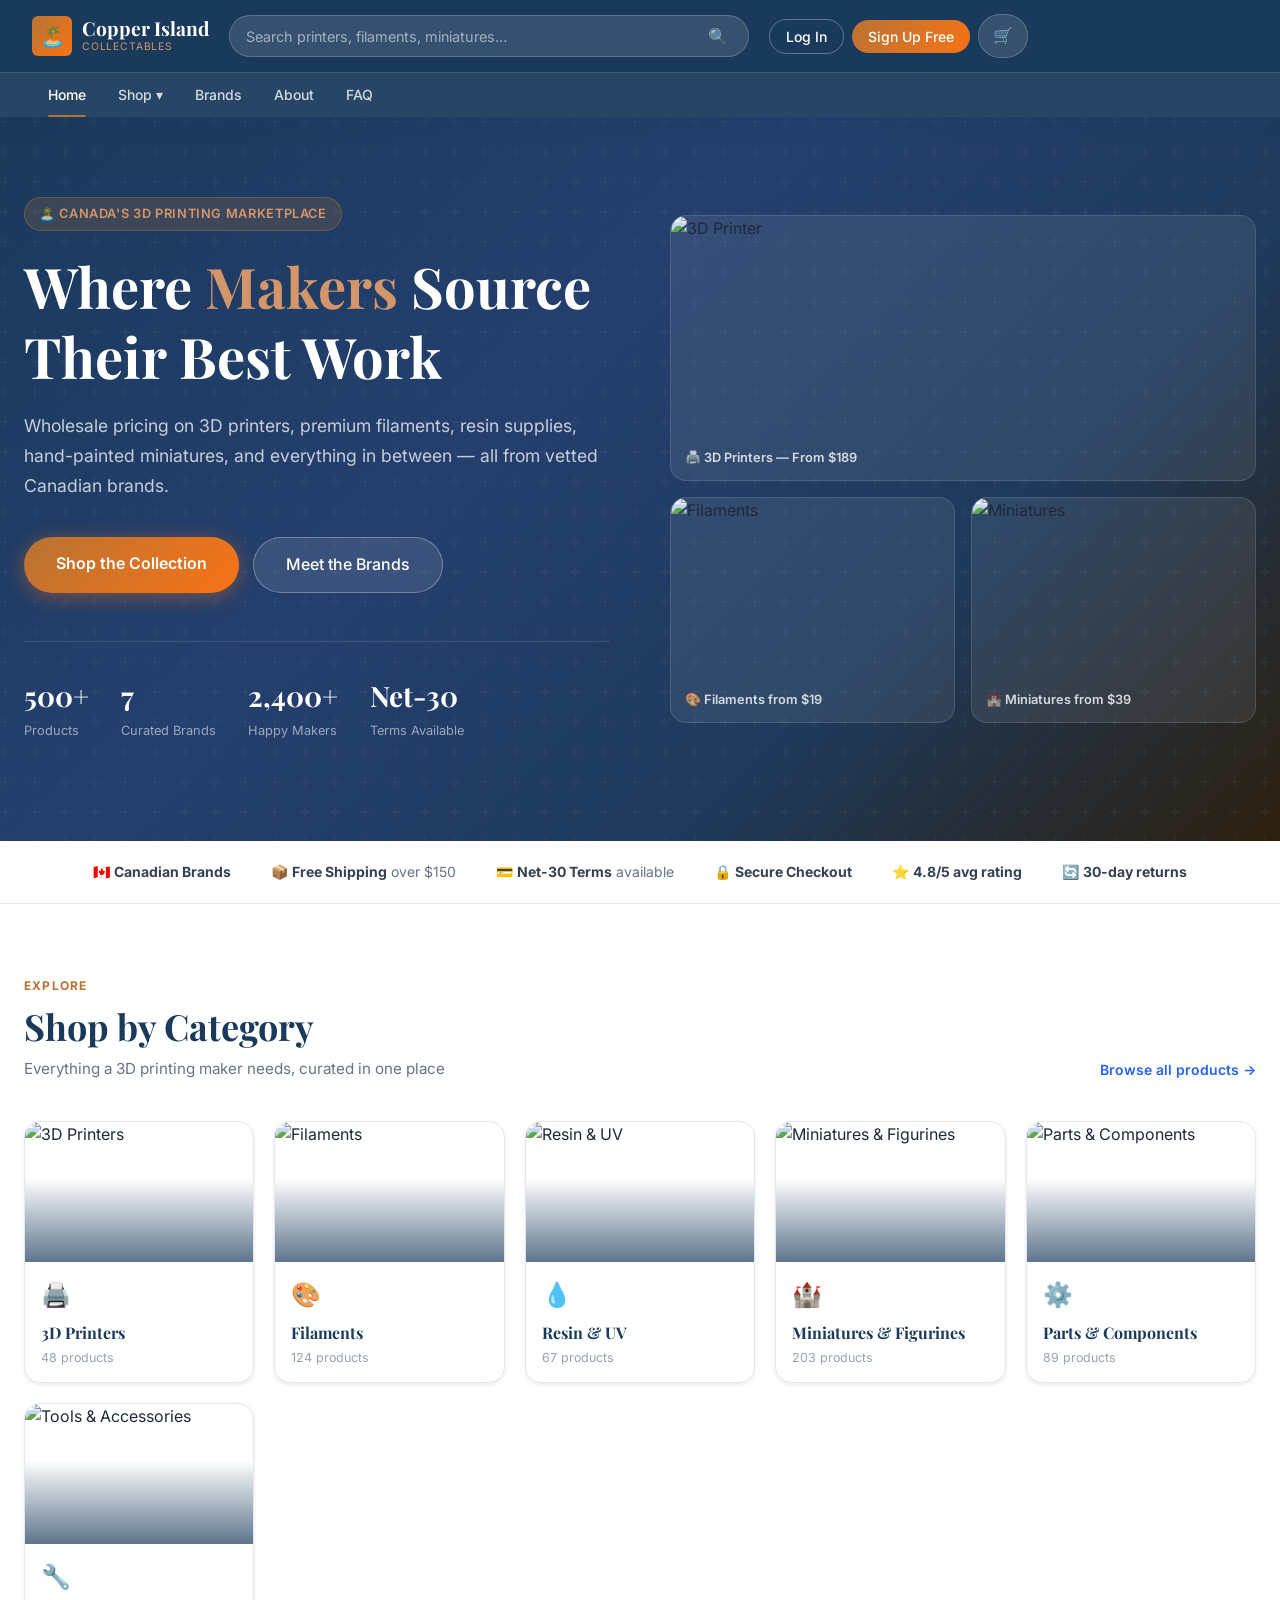
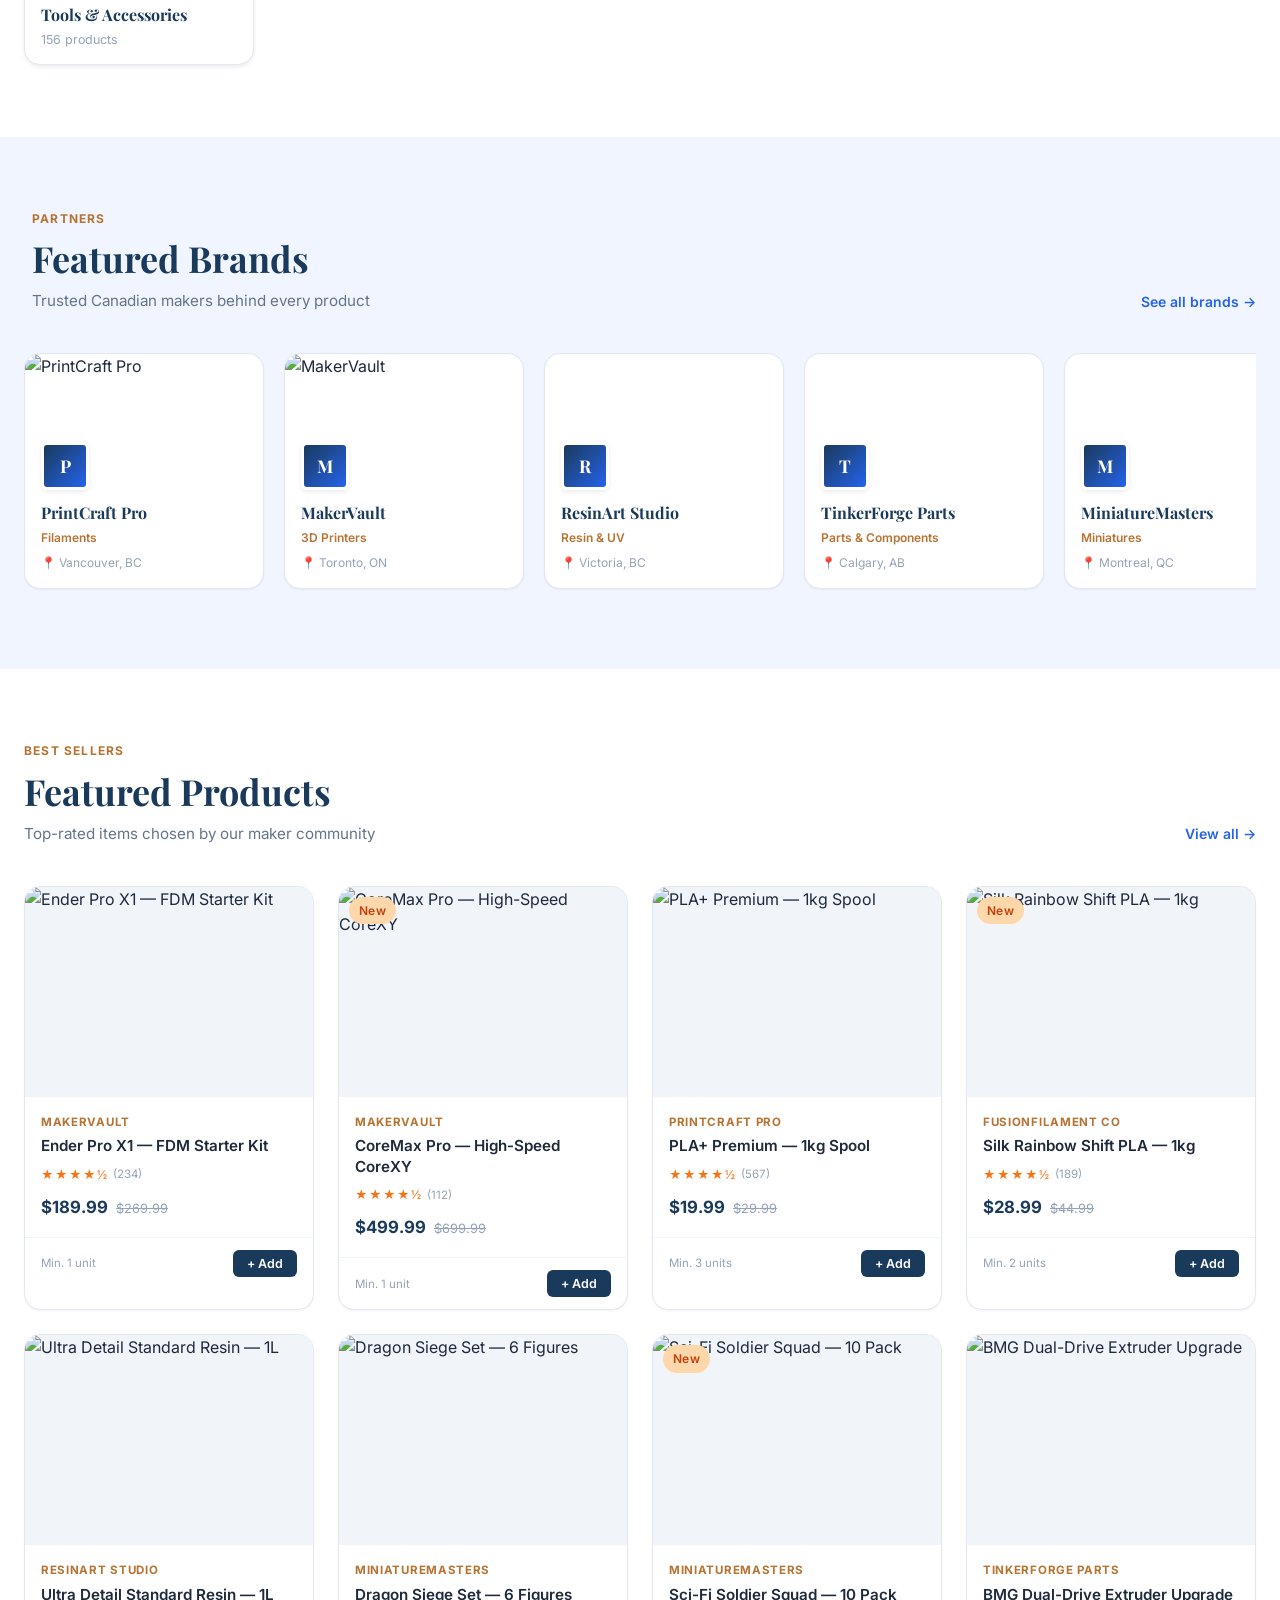
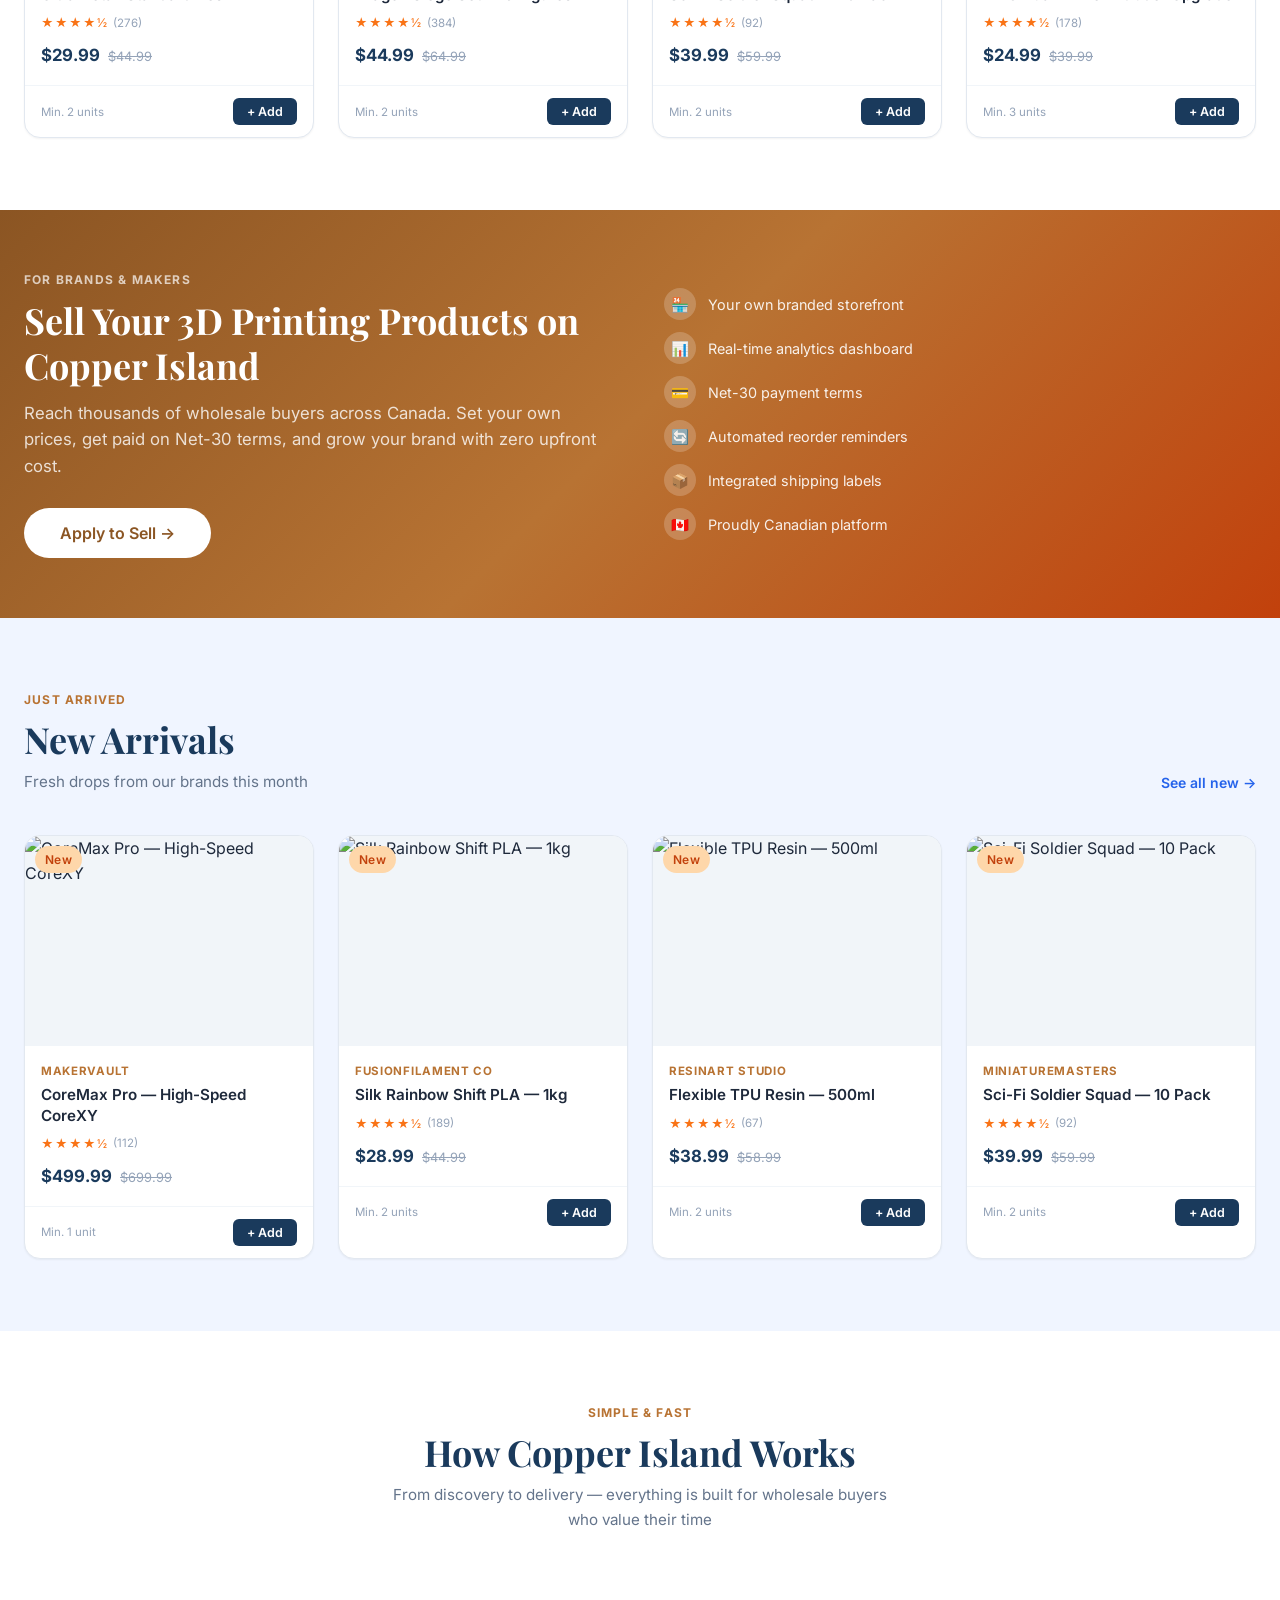
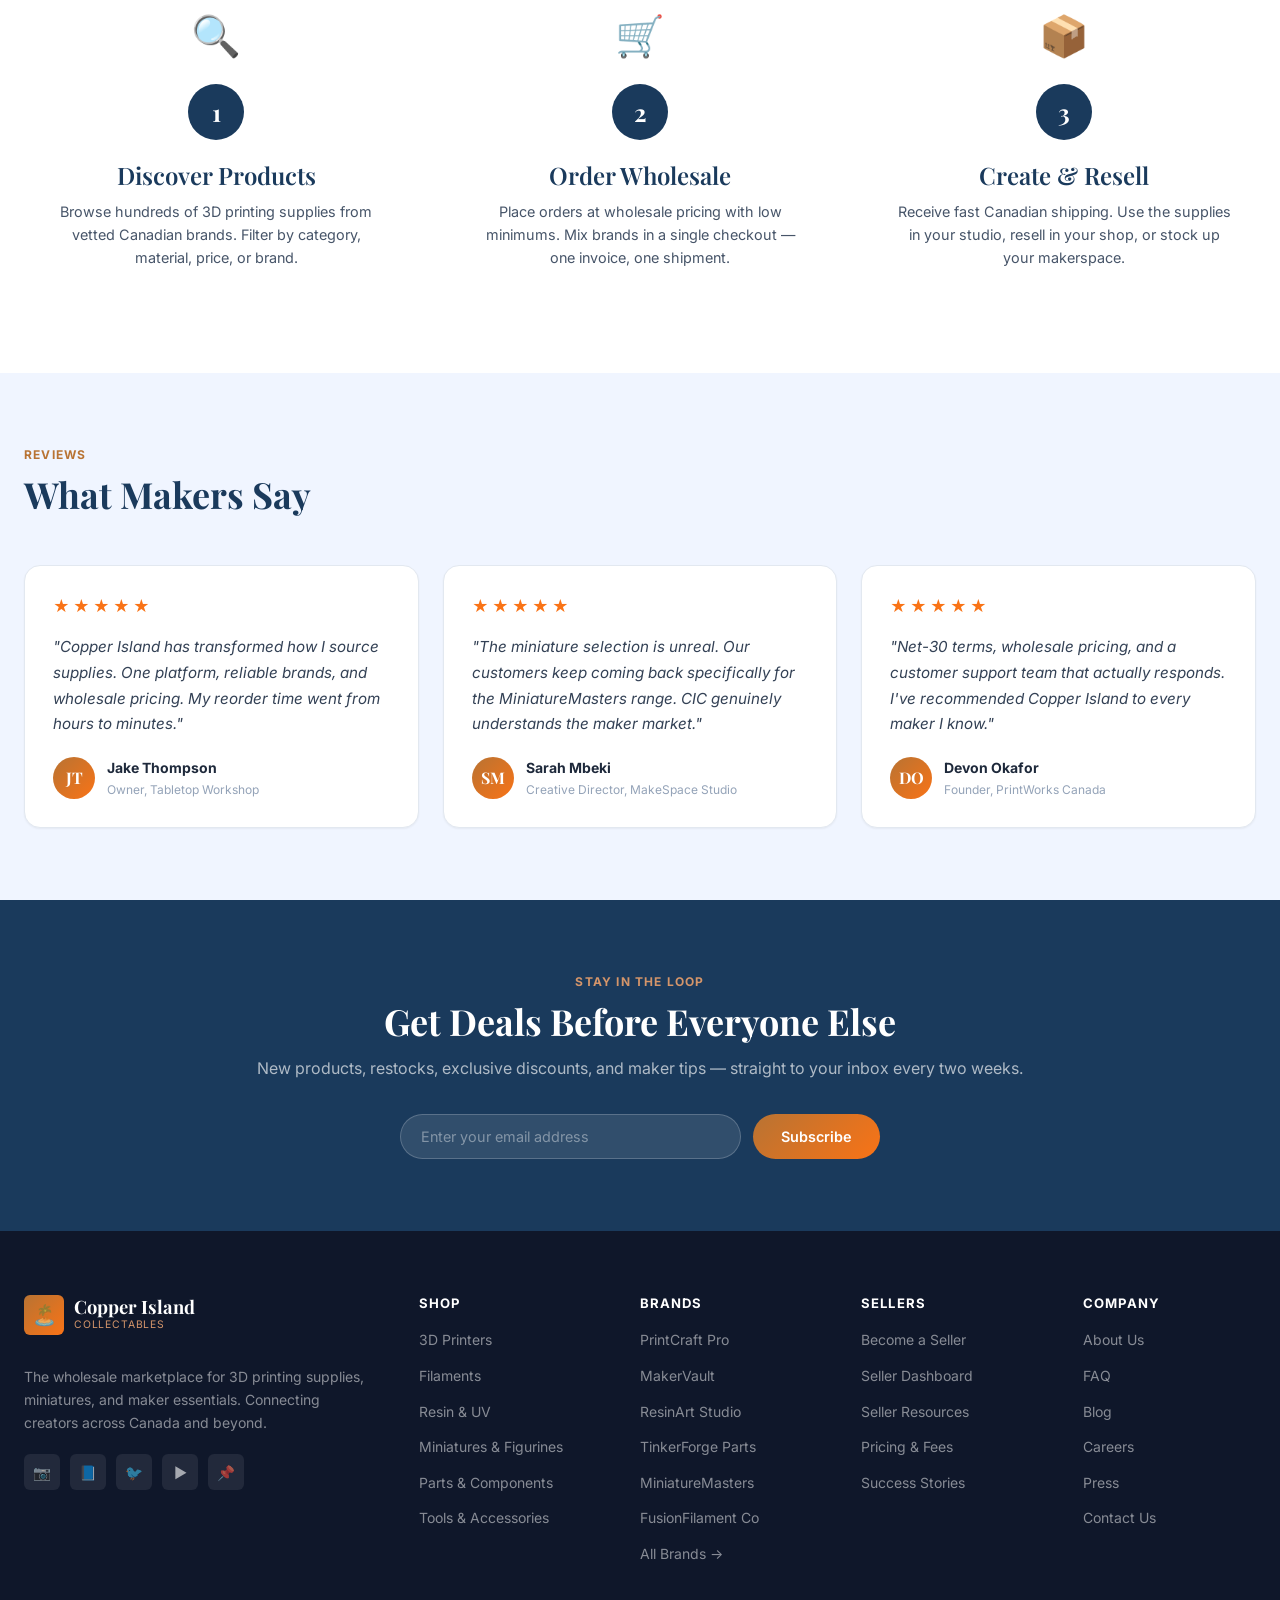
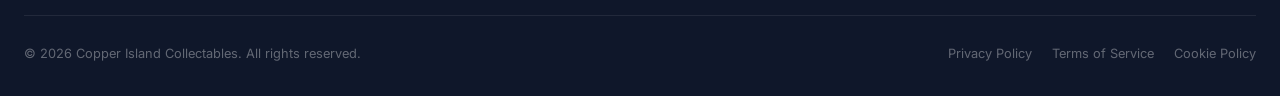
==== index.html @ c050de9b "feat: launch Copper Island Collectables — full multi-page 3D printing marketplace - index.html: home" ====
<!DOCTYPE html>
<html lang="en">
<head>
  <meta charset="UTF-8">
  <meta name="viewport" content="width=device-width, initial-scale=1.0">
  <title>Copper Island Collectables — 3D Printing Wholesale Marketplace</title>
  <meta name="description" content="The wholesale marketplace for 3D printing supplies, filaments, resin, miniatures, and accessories. Join thousands of makers on Copper Island Collectables.">
  <link rel="preconnect" href="https://fonts.googleapis.com">
  <link rel="preconnect" href="https://fonts.gstatic.com" crossorigin>
  <link href="https://fonts.googleapis.com/css2?family=Playfair+Display:wght@600;700;800&family=Inter:wght@400;500;600;700&display=swap" rel="stylesheet">
  <link rel="stylesheet" href="css/styles.css">
  <link rel="icon" type="image/svg+xml" href="data:image/svg+xml,<svg xmlns='http://www.w3.org/2000/svg' viewBox='0 0 100 100'><text y='.9em' font-size='90'>🏝️</text></svg>">
</head>
<body>

<!-- Header -->
<div id="header-mount"></div>

<!-- ================================================
     HERO
     ================================================ -->
<section class="hero">
  <div class="container">
    <div class="hero-inner">
      <div class="hero-content">
        <div class="hero-badge">🏝️ Canada's 3D Printing Marketplace</div>
        <h1>Where <span>Makers</span> Source Their Best Work</h1>
        <p class="hero-desc">Wholesale pricing on 3D printers, premium filaments, resin supplies, hand-painted miniatures, and everything in between — all from vetted Canadian brands.</p>
        <div class="hero-actions">
          <a href="category.html" class="btn-hero-primary">Shop the Collection</a>
          <a href="brands.html" class="btn-hero-secondary">Meet the Brands</a>
        </div>
        <div class="hero-stats">
          <div>
            <div class="hero-stat-num">500+</div>
            <div class="hero-stat-label">Products</div>
          </div>
          <div>
            <div class="hero-stat-num">7</div>
            <div class="hero-stat-label">Curated Brands</div>
          </div>
          <div>
            <div class="hero-stat-num">2,400+</div>
            <div class="hero-stat-label">Happy Makers</div>
          </div>
          <div>
            <div class="hero-stat-num">Net‑30</div>
            <div class="hero-stat-label">Terms Available</div>
          </div>
        </div>
      </div>
      <div class="hero-visual">
        <div class="hero-card">
          <img src="https://images.unsplash.com/photo-1581092580497-e0d23cbdf1dc?w=700&h=400&fit=crop&auto=format" alt="3D Printer" loading="eager">
          <div class="hero-card-label">🖨️ 3D Printers — From $189</div>
        </div>
        <div class="hero-card">
          <img src="https://images.unsplash.com/photo-1611532736597-de2d4265fba3?w=350&h=300&fit=crop&auto=format" alt="Filaments" loading="eager">
          <div class="hero-card-label">🎨 Filaments from $19</div>
        </div>
        <div class="hero-card">
          <img src="https://images.unsplash.com/photo-1559532899-2c08a6e3c8ac?w=350&h=300&fit=crop&auto=format" alt="Miniatures" loading="eager">
          <div class="hero-card-label">🏰 Miniatures from $39</div>
        </div>
      </div>
    </div>
  </div>
</section>

<!-- ================================================
     TRUST BAR
     ================================================ -->
<div style="background:var(--white);border-bottom:1px solid var(--gray-200)">
  <div class="container">
    <div style="display:flex;align-items:center;justify-content:center;flex-wrap:wrap;gap:40px;padding:20px 0;font-size:0.875rem;color:var(--gray-500)">
      <span>🇨🇦 <strong style="color:var(--gray-700)">Canadian Brands</strong></span>
      <span>📦 <strong style="color:var(--gray-700)">Free Shipping</strong> over $150</span>
      <span>💳 <strong style="color:var(--gray-700)">Net-30 Terms</strong> available</span>
      <span>🔒 <strong style="color:var(--gray-700)">Secure Checkout</strong></span>
      <span>⭐ <strong style="color:var(--gray-700)">4.8/5 avg rating</strong></span>
      <span>🔄 <strong style="color:var(--gray-700)">30-day returns</strong></span>
    </div>
  </div>
</div>

<!-- ================================================
     SHOP BY CATEGORY
     ================================================ -->
<section class="section" style="background:var(--white)">
  <div class="container">
    <div class="section-header">
      <div class="section-header-left">
        <div class="section-eyebrow">Explore</div>
        <h2 class="section-title">Shop by Category</h2>
        <p class="section-desc">Everything a 3D printing maker needs, curated in one place</p>
      </div>
      <a href="category.html" class="see-all-link">Browse all products →</a>
    </div>
    <div class="categories-grid" id="categories-grid"></div>
  </div>
</section>

<!-- ================================================
     FEATURED BRANDS
     ================================================ -->
<section class="section" style="background:var(--blue-bg)">
  <div class="container-wide">
    <div class="section-header" style="padding:0 0 0 8px">
      <div class="section-header-left">
        <div class="section-eyebrow">Partners</div>
        <h2 class="section-title">Featured Brands</h2>
        <p class="section-desc">Trusted Canadian makers behind every product</p>
      </div>
      <a href="brands.html" class="see-all-link">See all brands →</a>
    </div>
    <div class="brands-scroll" id="brands-scroll"></div>
  </div>
</section>

<!-- ================================================
     FEATURED PRODUCTS
     ================================================ -->
<section class="section" style="background:var(--white)">
  <div class="container">
    <div class="section-header">
      <div class="section-header-left">
        <div class="section-eyebrow">Best Sellers</div>
        <h2 class="section-title">Featured Products</h2>
        <p class="section-desc">Top-rated items chosen by our maker community</p>
      </div>
      <a href="category.html" class="see-all-link">View all →</a>
    </div>
    <div class="products-grid" id="featured-products"></div>
  </div>
</section>

<!-- ================================================
     PROMO BANNER — Sell on CIC
     ================================================ -->
<section class="promo-banner">
  <div class="container">
    <div class="promo-inner">
      <div class="promo-content">
        <div class="section-eyebrow" style="color:rgba(255,255,255,0.7)">For Brands & Makers</div>
        <h2>Sell Your 3D Printing Products on Copper Island</h2>
        <p>Reach thousands of wholesale buyers across Canada. Set your own prices, get paid on Net-30 terms, and grow your brand with zero upfront cost.</p>
        <button class="btn btn-lg" style="background:var(--white);color:var(--copper-dark)" onclick="openModal()">Apply to Sell →</button>
      </div>
      <div class="promo-features">
        <div class="promo-feature"><div class="promo-feature-icon">🏪</div>Your own branded storefront</div>
        <div class="promo-feature"><div class="promo-feature-icon">📊</div>Real-time analytics dashboard</div>
        <div class="promo-feature"><div class="promo-feature-icon">💳</div>Net-30 payment terms</div>
        <div class="promo-feature"><div class="promo-feature-icon">🔄</div>Automated reorder reminders</div>
        <div class="promo-feature"><div class="promo-feature-icon">📦</div>Integrated shipping labels</div>
        <div class="promo-feature"><div class="promo-feature-icon">🇨🇦</div>Proudly Canadian platform</div>
      </div>
    </div>
  </div>
</section>

<!-- ================================================
     NEW ARRIVALS
     ================================================ -->
<section class="section" style="background:var(--blue-bg)">
  <div class="container">
    <div class="section-header">
      <div class="section-header-left">
        <div class="section-eyebrow">Just Arrived</div>
        <h2 class="section-title">New Arrivals</h2>
        <p class="section-desc">Fresh drops from our brands this month</p>
      </div>
      <a href="category.html?filter=new" class="see-all-link">See all new →</a>
    </div>
    <div class="products-grid" id="new-products"></div>
  </div>
</section>

<!-- ================================================
     HOW IT WORKS
     ================================================ -->
<section class="section how-it-works">
  <div class="container">
    <div class="section-header" style="justify-content:center;text-align:center;flex-direction:column;align-items:center">
      <div class="section-eyebrow">Simple & Fast</div>
      <h2 class="section-title">How Copper Island Works</h2>
      <p class="section-desc" style="max-width:520px">From discovery to delivery — everything is built for wholesale buyers who value their time</p>
    </div>
    <div class="steps-grid">
      <div class="step">
        <div class="step-icon">🔍</div>
        <div class="step-number">1</div>
        <h3>Discover Products</h3>
        <p>Browse hundreds of 3D printing supplies from vetted Canadian brands. Filter by category, material, price, or brand.</p>
      </div>
      <div class="step">
        <div class="step-icon">🛒</div>
        <div class="step-number">2</div>
        <h3>Order Wholesale</h3>
        <p>Place orders at wholesale pricing with low minimums. Mix brands in a single checkout — one invoice, one shipment.</p>
      </div>
      <div class="step">
        <div class="step-icon">📦</div>
        <div class="step-number">3</div>
        <h3>Create & Resell</h3>
        <p>Receive fast Canadian shipping. Use the supplies in your studio, resell in your shop, or stock up your makerspace.</p>
      </div>
    </div>
  </div>
</section>

<!-- ================================================
     TESTIMONIALS
     ================================================ -->
<section class="section" style="background:var(--blue-bg)">
  <div class="container">
    <div class="section-header">
      <div class="section-header-left">
        <div class="section-eyebrow">Reviews</div>
        <h2 class="section-title">What Makers Say</h2>
      </div>
    </div>
    <div class="testimonials-grid" id="testimonials-grid"></div>
  </div>
</section>

<!-- ================================================
     NEWSLETTER
     ================================================ -->
<section class="newsletter-section">
  <div class="container">
    <div class="section-eyebrow" style="color:var(--copper-light)">Stay in the Loop</div>
    <h2>Get Deals Before Everyone Else</h2>
    <p>New products, restocks, exclusive discounts, and maker tips — straight to your inbox every two weeks.</p>
    <form class="newsletter-form" onsubmit="handleNewsletter(event)">
      <input type="email" placeholder="Enter your email address" required>
      <button type="submit">Subscribe</button>
    </form>
  </div>
</section>

<!-- Footer -->
<div id="footer-mount"></div>

<!-- Modal -->
<div id="modal-mount"></div>

<script src="js/data.js"></script>
<script src="js/main.js"></script>
<script>
  // Init
  initPage('home');

  // Populate categories
  document.getElementById('categories-grid').innerHTML = CATEGORIES.map(renderCategoryCard).join('');

  // Populate brands scroll
  document.getElementById('brands-scroll').innerHTML = BRANDS.map(renderBrandCard).join('');

  // Populate featured products
  const featured = getFeaturedProducts().slice(0, 8);
  document.getElementById('featured-products').innerHTML = featured.map(renderProductCard).join('');

  // Populate new products
  const newProds = getNewProducts().slice(0, 4);
  document.getElementById('new-products').innerHTML = newProds.map(renderProductCard).join('');

  // Testimonials
  document.getElementById('testimonials-grid').innerHTML = TESTIMONIALS.map(t => `
    <div class="testimonial-card">
      <div class="testimonial-stars">${'★'.repeat(t.rating)}</div>
      <p class="testimonial-text">"${t.text}"</p>
      <div class="testimonial-author">
        <div class="testimonial-avatar">${t.initials}</div>
        <div>
          <div class="testimonial-name">${t.name}</div>
          <div class="testimonial-role">${t.role}</div>
        </div>
      </div>
    </div>
  `).join('');

  function handleNewsletter(e) {
    e.preventDefault();
    showToast('Thanks for subscribing! Check your inbox.', 'success');
    e.target.reset();
  }
</script>
</body>
</html>
---- css/styles.css ----
/* ============================================================
   COPPER ISLAND COLLECTABLES — Main Stylesheet
   Color Palette: Deep Blue, Orange, Copper
   ============================================================ */

/* ---------- CSS Variables ---------- */
:root {
  --blue-dark:    #1A3A5C;
  --blue-mid:     #2563EB;
  --blue-light:   #DBEAFE;
  --blue-bg:      #F0F5FF;
  --orange:       #F97316;
  --orange-dark:  #C2410C;
  --orange-light: #FED7AA;
  --copper:       #B87333;
  --copper-dark:  #8B5523;
  --copper-light: #D4956A;
  --copper-bg:    #FDF3E7;
  --white:        #FFFFFF;
  --gray-50:      #F8FAFC;
  --gray-100:     #F1F5F9;
  --gray-200:     #E2E8F0;
  --gray-300:     #CBD5E1;
  --gray-400:     #94A3B8;
  --gray-500:     #64748B;
  --gray-600:     #475569;
  --gray-700:     #334155;
  --gray-800:     #1E293B;
  --gray-900:     #0F172A;
  --shadow-xs:    0 1px 2px rgba(0,0,0,0.05);
  --shadow-sm:    0 2px 4px rgba(0,0,0,0.08);
  --shadow:       0 4px 12px rgba(0,0,0,0.10);
  --shadow-md:    0 8px 24px rgba(0,0,0,0.12);
  --shadow-lg:    0 16px 40px rgba(0,0,0,0.16);
  --radius-xs:    4px;
  --radius-sm:    6px;
  --radius:       10px;
  --radius-lg:    16px;
  --radius-xl:    24px;
  --radius-full:  9999px;
  --transition:   0.2s ease;
  --font-body:    'Inter', -apple-system, BlinkMacSystemFont, 'Segoe UI', sans-serif;
  --font-heading: 'Playfair Display', Georgia, serif;
}

/* ---------- Reset & Base ---------- */
*, *::before, *::after { box-sizing: border-box; margin: 0; padding: 0; }
html { scroll-behavior: smooth; font-size: 16px; }
body {
  font-family: var(--font-body);
  background: var(--blue-bg);
  color: var(--gray-800);
  line-height: 1.6;
  -webkit-font-smoothing: antialiased;
}
a { color: inherit; text-decoration: none; }
img { display: block; max-width: 100%; }
button { cursor: pointer; font-family: var(--font-body); }
ul, ol { list-style: none; }
input, select, textarea { font-family: var(--font-body); }

/* ---------- Typography ---------- */
h1, h2, h3, h4, h5 { font-family: var(--font-heading); line-height: 1.25; color: var(--blue-dark); }
h1 { font-size: clamp(2rem, 5vw, 3.5rem); font-weight: 700; }
h2 { font-size: clamp(1.5rem, 3vw, 2.25rem); font-weight: 700; }
h3 { font-size: clamp(1.125rem, 2vw, 1.5rem); font-weight: 600; }
h4 { font-size: 1.125rem; font-weight: 600; }
p { color: var(--gray-600); }

/* ---------- Utilities ---------- */
.container { max-width: 1280px; margin: 0 auto; padding: 0 24px; }
.container-wide { max-width: 1440px; margin: 0 auto; padding: 0 24px; }
.flex { display: flex; }
.flex-center { display: flex; align-items: center; justify-content: center; }
.flex-between { display: flex; align-items: center; justify-content: space-between; }
.grid { display: grid; }
.gap-1 { gap: 8px; }
.gap-2 { gap: 16px; }
.gap-3 { gap: 24px; }
.gap-4 { gap: 32px; }
.text-center { text-align: center; }
.text-copper { color: var(--copper); }
.text-orange { color: var(--orange); }
.text-blue { color: var(--blue-dark); }
.font-heading { font-family: var(--font-heading); }
.badge {
  display: inline-flex; align-items: center; gap: 4px;
  padding: 4px 10px; border-radius: var(--radius-full);
  font-size: 0.75rem; font-weight: 600; letter-spacing: 0.03em;
}
.badge-orange { background: var(--orange-light); color: var(--orange-dark); }
.badge-blue   { background: var(--blue-light);   color: var(--blue-dark);   }
.badge-copper { background: var(--copper-bg);     color: var(--copper-dark); }

/* ============================================================
   HEADER & NAVIGATION
   ============================================================ */
.site-header {
  position: sticky; top: 0; z-index: 1000;
  background: var(--blue-dark);
  box-shadow: 0 2px 20px rgba(26, 58, 92, 0.4);
}
.header-top {
  display: flex; align-items: center; gap: 20px;
  height: 72px; padding: 0 32px;
}
.header-logo {
  display: flex; align-items: center; gap: 10px;
  flex-shrink: 0; text-decoration: none;
}
.header-logo .logo-icon {
  width: 40px; height: 40px;
  background: linear-gradient(135deg, var(--copper), var(--orange));
  border-radius: var(--radius-sm);
  display: flex; align-items: center; justify-content: center;
  font-size: 1.25rem;
}
.header-logo .logo-text {
  font-family: var(--font-heading);
  font-size: 1.2rem; font-weight: 700;
  color: var(--white); line-height: 1.15;
}
.header-logo .logo-sub {
  font-size: 0.65rem; font-weight: 400;
  color: var(--copper-light); letter-spacing: 0.08em; text-transform: uppercase;
}

.header-search {
  flex: 1; max-width: 520px;
  display: flex; align-items: center;
  background: rgba(255,255,255,0.12);
  border: 1.5px solid rgba(255,255,255,0.2);
  border-radius: var(--radius-full);
  padding: 0 16px; height: 42px;
  transition: all var(--transition);
}
.header-search:focus-within {
  background: var(--white);
  border-color: var(--copper);
}
.header-search input {
  flex: 1; background: transparent; border: none; outline: none;
  font-size: 0.9rem; color: var(--white);
}
.header-search:focus-within input { color: var(--gray-800); }
.header-search input::placeholder { color: rgba(255,255,255,0.55); }
.header-search:focus-within input::placeholder { color: var(--gray-400); }
.header-search button {
  background: none; border: none; color: rgba(255,255,255,0.7);
  font-size: 1rem; padding: 0 4px;
  transition: color var(--transition);
}
.header-search:focus-within button { color: var(--copper); }

.header-actions {
  display: flex; align-items: center; gap: 8px; flex-shrink: 0;
}
.header-btn {
  display: flex; align-items: center; gap: 6px;
  padding: 8px 16px; border-radius: var(--radius-full);
  font-size: 0.875rem; font-weight: 500;
  border: none; transition: all var(--transition);
}
.header-btn-ghost {
  background: transparent; color: var(--white);
  border: 1.5px solid rgba(255,255,255,0.3);
}
.header-btn-ghost:hover {
  background: rgba(255,255,255,0.1);
  border-color: rgba(255,255,255,0.5);
}
.header-btn-primary {
  background: linear-gradient(135deg, var(--copper), var(--orange));
  color: var(--white); border: none;
}
.header-btn-primary:hover { opacity: 0.9; transform: translateY(-1px); }

.cart-btn {
  position: relative;
  background: rgba(255,255,255,0.12); border: 1.5px solid rgba(255,255,255,0.2);
  color: var(--white); border-radius: var(--radius-full);
  padding: 8px 14px; font-size: 1rem;
  transition: all var(--transition);
}
.cart-btn:hover { background: rgba(255,255,255,0.2); }
.cart-count {
  position: absolute; top: -6px; right: -6px;
  background: var(--orange); color: var(--white);
  font-size: 0.65rem; font-weight: 700;
  width: 18px; height: 18px; border-radius: 50%;
  display: flex; align-items: center; justify-content: center;
  border: 2px solid var(--blue-dark);
}

.header-nav {
  background: rgba(255,255,255,0.06);
  border-top: 1px solid rgba(255,255,255,0.1);
}
.nav-list {
  display: flex; align-items: center; gap: 0;
  padding: 0 32px; height: 44px;
}
.nav-item { position: relative; }
.nav-link {
  display: flex; align-items: center; gap: 5px;
  padding: 0 16px; height: 44px;
  color: rgba(255,255,255,0.8);
  font-size: 0.875rem; font-weight: 500;
  transition: color var(--transition);
  white-space: nowrap;
}
.nav-link:hover, .nav-link.active { color: var(--white); }
.nav-link.active::after {
  content: '';
  position: absolute; bottom: 0; left: 16px; right: 16px;
  height: 2px; background: var(--copper);
  border-radius: 2px 2px 0 0;
}
.nav-dropdown {
  position: absolute; top: calc(100% + 4px); left: 0;
  background: var(--white); border-radius: var(--radius);
  box-shadow: var(--shadow-lg); min-width: 220px;
  opacity: 0; pointer-events: none; transform: translateY(-8px);
  transition: all var(--transition);
  border: 1px solid var(--gray-200);
  z-index: 100;
}
.nav-item:hover .nav-dropdown {
  opacity: 1; pointer-events: all; transform: translateY(0);
}
.nav-dropdown a {
  display: block; padding: 10px 16px;
  font-size: 0.875rem; color: var(--gray-700);
  transition: all var(--transition);
}
.nav-dropdown a:hover {
  background: var(--blue-bg); color: var(--blue-dark);
  padding-left: 22px;
}

/* ============================================================
   HERO SECTION
   ============================================================ */
.hero {
  background: linear-gradient(135deg, var(--blue-dark) 0%, #243f6e 40%, #1e3a5c 70%, #2d1f0e 100%);
  padding: 80px 0 100px;
  position: relative; overflow: hidden;
}
.hero::before {
  content: '';
  position: absolute; inset: 0;
  background: url("data:image/svg+xml,%3Csvg width='60' height='60' viewBox='0 0 60 60' xmlns='http://www.w3.org/2000/svg'%3E%3Cg fill='none' fill-rule='evenodd'%3E%3Cg fill='%23ffffff' fill-opacity='0.03'%3E%3Cpath d='M36 34v-4h-2v4h-4v2h4v4h2v-4h4v-2h-4zm0-30V0h-2v4h-4v2h4v4h2V6h4V4h-4zM6 34v-4H4v4H0v2h4v4h2v-4h4v-2H6zM6 4V0H4v4H0v2h4v4h2V6h4V4H6z'/%3E%3C/g%3E%3C/g%3E%3C/svg%3E");
}
.hero-inner {
  display: grid; grid-template-columns: 1fr 1fr;
  gap: 60px; align-items: center;
  position: relative; z-index: 1;
}
.hero-content {}
.hero-badge {
  display: inline-flex; align-items: center; gap: 8px;
  background: rgba(184, 115, 51, 0.2);
  border: 1px solid rgba(184, 115, 51, 0.4);
  color: var(--copper-light);
  padding: 6px 14px; border-radius: var(--radius-full);
  font-size: 0.8rem; font-weight: 600; letter-spacing: 0.05em;
  text-transform: uppercase; margin-bottom: 20px;
}
.hero h1 { color: var(--white); margin-bottom: 20px; }
.hero h1 span { color: var(--copper-light); }
.hero-desc {
  font-size: 1.1rem; color: rgba(255,255,255,0.75);
  margin-bottom: 36px; line-height: 1.7;
}
.hero-actions {
  display: flex; gap: 14px; flex-wrap: wrap;
}
.btn-hero-primary {
  background: linear-gradient(135deg, var(--copper), var(--orange));
  color: var(--white); border: none;
  padding: 14px 32px; border-radius: var(--radius-full);
  font-size: 1rem; font-weight: 600;
  box-shadow: 0 4px 20px rgba(249, 115, 22, 0.4);
  transition: all var(--transition);
}
.btn-hero-primary:hover { transform: translateY(-2px); box-shadow: 0 6px 28px rgba(249, 115, 22, 0.5); }
.btn-hero-secondary {
  background: rgba(255,255,255,0.1);
  color: var(--white);
  border: 1.5px solid rgba(255,255,255,0.3);
  padding: 14px 32px; border-radius: var(--radius-full);
  font-size: 1rem; font-weight: 500;
  transition: all var(--transition);
}
.btn-hero-secondary:hover { background: rgba(255,255,255,0.18); border-color: rgba(255,255,255,0.5); }

.hero-stats {
  display: flex; gap: 32px; margin-top: 48px;
  padding-top: 32px;
  border-top: 1px solid rgba(255,255,255,0.12);
}
.hero-stat-num {
  font-family: var(--font-heading); font-size: 1.75rem; font-weight: 700;
  color: var(--white);
}
.hero-stat-label { font-size: 0.8rem; color: rgba(255,255,255,0.55); margin-top: 2px; }

.hero-visual {
  display: grid; grid-template-columns: 1fr 1fr;
  gap: 16px;
}
.hero-card {
  background: rgba(255,255,255,0.08);
  border: 1px solid rgba(255,255,255,0.12);
  border-radius: var(--radius-lg);
  overflow: hidden; transition: transform var(--transition);
}
.hero-card:hover { transform: translateY(-4px); }
.hero-card:nth-child(1) { grid-column: span 2; }
.hero-card img { width: 100%; height: 180px; object-fit: cover; }
.hero-card:nth-child(1) img { height: 220px; }
.hero-card-label {
  padding: 12px 14px;
  font-size: 0.8rem; font-weight: 600; color: rgba(255,255,255,0.8);
}

/* ============================================================
   SECTION HEADERS
   ============================================================ */
.section { padding: 72px 0; }
.section-sm { padding: 48px 0; }
.section-header {
  display: flex; align-items: flex-end; justify-content: space-between;
  margin-bottom: 40px;
}
.section-header-left {}
.section-eyebrow {
  font-size: 0.75rem; font-weight: 700;
  letter-spacing: 0.1em; text-transform: uppercase;
  color: var(--copper); margin-bottom: 8px;
}
.section-title { color: var(--blue-dark); margin-bottom: 8px; }
.section-desc { color: var(--gray-500); font-size: 0.95rem; }
.see-all-link {
  display: flex; align-items: center; gap: 6px;
  color: var(--blue-mid); font-size: 0.875rem; font-weight: 600;
  transition: gap var(--transition);
  white-space: nowrap;
}
.see-all-link:hover { gap: 10px; color: var(--copper); }

/* ============================================================
   CATEGORY CARDS
   ============================================================ */
.categories-grid {
  display: grid;
  grid-template-columns: repeat(auto-fill, minmax(190px, 1fr));
  gap: 20px;
}
.category-card {
  background: var(--white); border-radius: var(--radius-lg);
  overflow: hidden; box-shadow: var(--shadow-sm);
  border: 1px solid var(--gray-200);
  transition: all var(--transition); cursor: pointer;
  text-decoration: none; display: block;
}
.category-card:hover {
  transform: translateY(-6px);
  box-shadow: var(--shadow-md);
  border-color: var(--copper-light);
}
.category-card-img {
  height: 140px; overflow: hidden; position: relative;
}
.category-card-img img { width: 100%; height: 100%; object-fit: cover; transition: transform 0.3s ease; }
.category-card:hover .category-card-img img { transform: scale(1.05); }
.category-card-overlay {
  position: absolute; inset: 0;
  background: linear-gradient(to bottom, transparent 40%, rgba(26,58,92,0.7));
}
.category-card-body { padding: 14px 16px; }
.category-card-icon { font-size: 1.5rem; margin-bottom: 6px; }
.category-card-name {
  font-family: var(--font-heading); font-size: 1rem; font-weight: 700;
  color: var(--blue-dark); margin-bottom: 2px;
}
.category-card-count { font-size: 0.78rem; color: var(--gray-400); }

/* ============================================================
   PRODUCT CARDS
   ============================================================ */
.products-grid {
  display: grid;
  grid-template-columns: repeat(auto-fill, minmax(230px, 1fr));
  gap: 24px;
}
.product-card {
  background: var(--white); border-radius: var(--radius-lg);
  border: 1px solid var(--gray-200);
  box-shadow: var(--shadow-xs);
  transition: all var(--transition); overflow: hidden;
  text-decoration: none; display: block; position: relative;
}
.product-card:hover {
  transform: translateY(-5px);
  box-shadow: var(--shadow-md);
  border-color: var(--copper-light);
}
.product-card-img {
  height: 210px; overflow: hidden; position: relative;
  background: var(--gray-100);
}
.product-card-img img { width: 100%; height: 100%; object-fit: cover; transition: transform 0.35s ease; }
.product-card:hover .product-card-img img { transform: scale(1.06); }
.product-card-badge {
  position: absolute; top: 10px; left: 10px;
}
.product-card-wishlist {
  position: absolute; top: 10px; right: 10px;
  background: var(--white); border: none;
  width: 32px; height: 32px; border-radius: 50%;
  display: flex; align-items: center; justify-content: center;
  font-size: 0.9rem; box-shadow: var(--shadow-sm);
  transition: all var(--transition); opacity: 0;
  cursor: pointer;
}
.product-card:hover .product-card-wishlist { opacity: 1; }
.product-card-wishlist:hover { background: var(--orange); color: var(--white); }

.product-card-body { padding: 16px; }
.product-card-brand {
  font-size: 0.72rem; font-weight: 700;
  letter-spacing: 0.06em; text-transform: uppercase;
  color: var(--copper); margin-bottom: 5px;
}
.product-card-name {
  font-size: 0.95rem; font-weight: 600;
  color: var(--gray-800); line-height: 1.35;
  margin-bottom: 8px;
  display: -webkit-box; -webkit-line-clamp: 2; -webkit-box-orient: vertical;
  overflow: hidden;
}
.product-card-rating {
  display: flex; align-items: center; gap: 5px;
  margin-bottom: 10px;
}
.stars { color: var(--orange); font-size: 0.75rem; letter-spacing: 1px; }
.rating-count { font-size: 0.72rem; color: var(--gray-400); }

.product-card-pricing {
  display: flex; align-items: baseline; gap: 8px;
}
.price-wholesale {
  font-size: 1.05rem; font-weight: 700; color: var(--blue-dark);
}
.price-retail {
  font-size: 0.8rem; color: var(--gray-400); text-decoration: line-through;
}
.price-unit { font-size: 0.72rem; color: var(--gray-400); }

.product-card-footer {
  padding: 12px 16px; border-top: 1px solid var(--gray-100);
  display: flex; align-items: center; justify-content: space-between;
}
.min-order { font-size: 0.72rem; color: var(--gray-400); }
.btn-add-cart {
  background: var(--blue-dark); color: var(--white);
  border: none; border-radius: var(--radius-sm);
  padding: 6px 14px; font-size: 0.78rem; font-weight: 600;
  transition: all var(--transition);
}
.btn-add-cart:hover { background: var(--copper); }

/* ============================================================
   BRAND CARDS
   ============================================================ */
.brands-scroll {
  display: flex; gap: 20px; overflow-x: auto;
  padding-bottom: 8px; scroll-snap-type: x mandatory;
  scrollbar-width: thin; scrollbar-color: var(--gray-300) transparent;
}
.brands-scroll::-webkit-scrollbar { height: 4px; }
.brands-scroll::-webkit-scrollbar-track { background: transparent; }
.brands-scroll::-webkit-scrollbar-thumb { background: var(--gray-300); border-radius: 2px; }

.brand-card {
  flex-shrink: 0; scroll-snap-align: start;
  width: 240px; background: var(--white);
  border-radius: var(--radius-lg); overflow: hidden;
  border: 1px solid var(--gray-200);
  box-shadow: var(--shadow-xs);
  transition: all var(--transition);
  text-decoration: none; display: block;
}
.brand-card:hover { transform: translateY(-4px); box-shadow: var(--shadow-md); border-color: var(--copper-light); }
.brand-card-cover { height: 100px; overflow: hidden; }
.brand-card-cover img { width: 100%; height: 100%; object-fit: cover; }
.brand-card-body { padding: 16px; }
.brand-card-logo {
  width: 48px; height: 48px; border-radius: var(--radius-sm);
  background: linear-gradient(135deg, var(--blue-dark), var(--blue-mid));
  color: var(--white); font-family: var(--font-heading);
  font-size: 1.1rem; font-weight: 700;
  display: flex; align-items: center; justify-content: center;
  margin-top: -28px; margin-bottom: 10px;
  border: 3px solid var(--white); box-shadow: var(--shadow-sm);
}
.brand-card-name {
  font-family: var(--font-heading); font-size: 1rem; font-weight: 700;
  color: var(--blue-dark); margin-bottom: 2px;
}
.brand-card-cat { font-size: 0.75rem; color: var(--copper); font-weight: 600; margin-bottom: 6px; }
.brand-card-loc { font-size: 0.75rem; color: var(--gray-400); }

.brands-grid {
  display: grid; grid-template-columns: repeat(auto-fill, minmax(220px, 1fr));
  gap: 20px;
}

/* ============================================================
   BUTTONS
   ============================================================ */
.btn {
  display: inline-flex; align-items: center; justify-content: center; gap: 8px;
  padding: 11px 24px; border-radius: var(--radius-full);
  font-size: 0.9rem; font-weight: 600; border: none;
  transition: all var(--transition); cursor: pointer;
}
.btn-primary { background: var(--blue-dark); color: var(--white); }
.btn-primary:hover { background: #243f6e; transform: translateY(-1px); }
.btn-copper { background: linear-gradient(135deg, var(--copper), var(--orange)); color: var(--white); }
.btn-copper:hover { opacity: 0.9; transform: translateY(-1px); }
.btn-orange { background: var(--orange); color: var(--white); }
.btn-orange:hover { background: var(--orange-dark); transform: translateY(-1px); }
.btn-outline {
  background: transparent; color: var(--blue-dark);
  border: 1.5px solid var(--blue-dark);
}
.btn-outline:hover { background: var(--blue-dark); color: var(--white); }
.btn-outline-copper {
  background: transparent; color: var(--copper);
  border: 1.5px solid var(--copper);
}
.btn-outline-copper:hover { background: var(--copper); color: var(--white); }
.btn-sm { padding: 7px 18px; font-size: 0.82rem; }
.btn-lg { padding: 15px 36px; font-size: 1rem; }
.btn-full { width: 100%; }

/* ============================================================
   PROMO BANNER
   ============================================================ */
.promo-banner {
  background: linear-gradient(135deg, var(--copper-dark) 0%, var(--copper) 50%, var(--orange-dark) 100%);
  padding: 60px 0;
}
.promo-inner {
  display: grid; grid-template-columns: 1fr 1fr;
  gap: 48px; align-items: center;
}
.promo-content h2 { color: var(--white); margin-bottom: 12px; }
.promo-content p { color: rgba(255,255,255,0.8); font-size: 1.05rem; margin-bottom: 28px; }
.promo-features { display: flex; flex-direction: column; gap: 12px; }
.promo-feature {
  display: flex; align-items: center; gap: 12px;
  color: rgba(255,255,255,0.9); font-size: 0.9rem;
}
.promo-feature-icon {
  width: 32px; height: 32px; border-radius: 50%;
  background: rgba(255,255,255,0.2);
  display: flex; align-items: center; justify-content: center;
  font-size: 0.9rem; flex-shrink: 0;
}

/* ============================================================
   HOW IT WORKS
   ============================================================ */
.how-it-works { background: var(--white); }
.steps-grid {
  display: grid; grid-template-columns: repeat(3, 1fr);
  gap: 40px; margin-top: 16px;
}
.step { text-align: center; padding: 32px 24px; }
.step-number {
  width: 56px; height: 56px; border-radius: 50%;
  background: var(--blue-dark); color: var(--white);
  font-family: var(--font-heading); font-size: 1.5rem; font-weight: 700;
  display: flex; align-items: center; justify-content: center;
  margin: 0 auto 20px;
}
.step-icon {
  font-size: 2.5rem; margin-bottom: 16px;
}
.step h3 { color: var(--blue-dark); margin-bottom: 10px; }
.step p { font-size: 0.9rem; }

/* ============================================================
   TESTIMONIALS
   ============================================================ */
.testimonials-grid {
  display: grid; grid-template-columns: repeat(auto-fill, minmax(300px, 1fr));
  gap: 24px;
}
.testimonial-card {
  background: var(--white); border-radius: var(--radius-lg);
  padding: 28px; border: 1px solid var(--gray-200);
  box-shadow: var(--shadow-xs);
}
.testimonial-stars { color: var(--orange); font-size: 1rem; letter-spacing: 3px; margin-bottom: 14px; }
.testimonial-text { font-size: 0.95rem; color: var(--gray-700); line-height: 1.7; margin-bottom: 20px; font-style: italic; }
.testimonial-author { display: flex; align-items: center; gap: 12px; }
.testimonial-avatar {
  width: 42px; height: 42px; border-radius: 50%;
  background: linear-gradient(135deg, var(--copper), var(--orange));
  color: var(--white); font-family: var(--font-heading);
  font-size: 1rem; font-weight: 700;
  display: flex; align-items: center; justify-content: center;
  flex-shrink: 0;
}
.testimonial-name { font-size: 0.875rem; font-weight: 700; color: var(--gray-800); }
.testimonial-role { font-size: 0.75rem; color: var(--gray-400); }

/* ============================================================
   NEWSLETTER
   ============================================================ */
.newsletter-section {
  background: var(--blue-dark);
  padding: 72px 0; text-align: center;
}
.newsletter-section h2 { color: var(--white); margin-bottom: 12px; }
.newsletter-section p { color: rgba(255,255,255,0.65); margin-bottom: 32px; }
.newsletter-form {
  display: flex; gap: 12px; max-width: 480px; margin: 0 auto;
}
.newsletter-form input {
  flex: 1; padding: 13px 20px;
  border: 1.5px solid rgba(255,255,255,0.2);
  background: rgba(255,255,255,0.1);
  border-radius: var(--radius-full);
  color: var(--white); font-size: 0.9rem; outline: none;
  transition: border-color var(--transition);
}
.newsletter-form input::placeholder { color: rgba(255,255,255,0.4); }
.newsletter-form input:focus { border-color: var(--copper-light); }
.newsletter-form button {
  background: linear-gradient(135deg, var(--copper), var(--orange));
  color: var(--white); border: none;
  padding: 13px 28px; border-radius: var(--radius-full);
  font-size: 0.9rem; font-weight: 600; white-space: nowrap;
  transition: opacity var(--transition);
}
.newsletter-form button:hover { opacity: 0.9; }

/* ============================================================
   FOOTER
   ============================================================ */
.site-footer {
  background: var(--gray-900);
  color: rgba(255,255,255,0.65);
  padding: 64px 0 32px;
}
.footer-grid {
  display: grid; grid-template-columns: 2fr 1fr 1fr 1fr 1fr;
  gap: 48px; margin-bottom: 48px;
}
.footer-brand .logo-text { color: var(--white); font-size: 1.15rem; }
.footer-brand .logo-sub { color: var(--copper-light); }
.footer-tagline {
  font-size: 0.875rem; color: rgba(255,255,255,0.5);
  margin-top: 14px; line-height: 1.65;
}
.footer-social { display: flex; gap: 10px; margin-top: 20px; }
.social-btn {
  width: 36px; height: 36px; border-radius: var(--radius-sm);
  background: rgba(255,255,255,0.08);
  display: flex; align-items: center; justify-content: center;
  color: rgba(255,255,255,0.6); font-size: 0.9rem;
  transition: all var(--transition); text-decoration: none;
}
.social-btn:hover { background: var(--copper); color: var(--white); }

.footer-col h4 {
  color: var(--white); font-family: var(--font-body);
  font-size: 0.82rem; font-weight: 700;
  letter-spacing: 0.08em; text-transform: uppercase;
  margin-bottom: 16px;
}
.footer-col ul { display: flex; flex-direction: column; gap: 10px; }
.footer-col ul li a {
  font-size: 0.875rem; color: rgba(255,255,255,0.5);
  transition: color var(--transition);
}
.footer-col ul li a:hover { color: var(--copper-light); }

.footer-bottom {
  border-top: 1px solid rgba(255,255,255,0.08);
  padding-top: 28px;
  display: flex; align-items: center; justify-content: space-between;
}
.footer-copy { font-size: 0.8rem; color: rgba(255,255,255,0.35); }
.footer-legal { display: flex; gap: 20px; }
.footer-legal a { font-size: 0.8rem; color: rgba(255,255,255,0.35); transition: color var(--transition); }
.footer-legal a:hover { color: var(--copper-light); }

/* ============================================================
   PAGE HERO (inner pages)
   ============================================================ */
.page-hero {
  background: linear-gradient(135deg, var(--blue-dark), #243f6e);
  padding: 48px 0;
}
.page-hero h1 { color: var(--white); font-size: clamp(1.5rem, 3vw, 2.25rem); }
.page-hero p { color: rgba(255,255,255,0.65); margin-top: 8px; }
.breadcrumb {
  display: flex; align-items: center; gap: 6px;
  margin-bottom: 12px;
  font-size: 0.8rem;
}
.breadcrumb a { color: rgba(255,255,255,0.5); transition: color var(--transition); }
.breadcrumb a:hover { color: var(--copper-light); }
.breadcrumb span { color: rgba(255,255,255,0.3); }
.breadcrumb .current { color: rgba(255,255,255,0.8); }

/* ============================================================
   CATEGORY PAGE LAYOUT
   ============================================================ */
.shop-layout {
  display: grid; grid-template-columns: 260px 1fr;
  gap: 32px; padding: 40px 0 80px;
  align-items: start;
}
.filter-sidebar {
  position: sticky; top: 130px;
  background: var(--white); border-radius: var(--radius-lg);
  border: 1px solid var(--gray-200); padding: 24px;
  box-shadow: var(--shadow-xs);
}
.filter-sidebar h3 {
  font-family: var(--font-body); font-size: 0.82rem; font-weight: 700;
  text-transform: uppercase; letter-spacing: 0.07em;
  color: var(--gray-500); margin-bottom: 16px;
  padding-bottom: 12px; border-bottom: 1px solid var(--gray-200);
}
.filter-group { margin-bottom: 24px; }
.filter-group h4 {
  font-family: var(--font-body); font-size: 0.875rem; font-weight: 600;
  color: var(--gray-700); margin-bottom: 12px;
}
.filter-option {
  display: flex; align-items: center; gap: 10px;
  padding: 6px 0; cursor: pointer; transition: color var(--transition);
}
.filter-option:hover { color: var(--blue-mid); }
.filter-option input { accent-color: var(--copper); }
.filter-option label { font-size: 0.875rem; cursor: pointer; }
.filter-option .count { margin-left: auto; font-size: 0.72rem; color: var(--gray-400); }

.price-range { margin-top: 8px; }
.price-range input[type="range"] {
  width: 100%; accent-color: var(--copper);
  background: transparent;
}
.price-labels {
  display: flex; justify-content: space-between;
  font-size: 0.75rem; color: var(--gray-500); margin-top: 6px;
}

.shop-main {}
.shop-toolbar {
  display: flex; align-items: center; justify-content: space-between;
  margin-bottom: 24px; padding: 14px 20px;
  background: var(--white); border-radius: var(--radius);
  border: 1px solid var(--gray-200);
}
.results-count { font-size: 0.875rem; color: var(--gray-500); }
.results-count span { font-weight: 600; color: var(--gray-800); }
.sort-select {
  padding: 8px 32px 8px 12px; border-radius: var(--radius-sm);
  border: 1.5px solid var(--gray-200); font-size: 0.875rem;
  color: var(--gray-700); background: var(--white);
  outline: none; cursor: pointer; appearance: none;
  background-image: url("data:image/svg+xml,%3Csvg xmlns='http://www.w3.org/2000/svg' width='12' height='12' viewBox='0 0 24 24' fill='none' stroke='%2394a3b8' stroke-width='2'%3E%3Cpolyline points='6 9 12 15 18 9'%3E%3C/polyline%3E%3C/svg%3E");
  background-repeat: no-repeat; background-position: right 10px center;
}

/* active filters */
.active-filters { display: flex; flex-wrap: wrap; gap: 8px; margin-bottom: 16px; }
.filter-tag {
  display: flex; align-items: center; gap: 6px;
  background: var(--blue-light); color: var(--blue-dark);
  padding: 4px 10px; border-radius: var(--radius-full);
  font-size: 0.78rem; font-weight: 600;
}
.filter-tag button {
  background: none; border: none; color: var(--blue-mid);
  font-size: 0.8rem; padding: 0; line-height: 1;
  transition: color var(--transition);
}
.filter-tag button:hover { color: var(--orange); }

/* pagination */
.pagination {
  display: flex; align-items: center; justify-content: center; gap: 8px;
  margin-top: 48px;
}
.page-btn {
  width: 38px; height: 38px; border-radius: var(--radius-sm);
  border: 1.5px solid var(--gray-200); background: var(--white);
  font-size: 0.875rem; color: var(--gray-600);
  display: flex; align-items: center; justify-content: center;
  transition: all var(--transition);
}
.page-btn:hover, .page-btn.active {
  background: var(--blue-dark); border-color: var(--blue-dark); color: var(--white);
}
.page-btn.active { pointer-events: none; }

/* ============================================================
   PRODUCT DETAIL PAGE
   ============================================================ */
.product-detail { padding: 48px 0 80px; }
.product-detail-grid {
  display: grid; grid-template-columns: 1fr 1fr;
  gap: 60px; margin-bottom: 64px;
}
.product-gallery {}
.main-image {
  border-radius: var(--radius-lg); overflow: hidden;
  border: 1px solid var(--gray-200); margin-bottom: 12px;
  aspect-ratio: 4/3; background: var(--gray-100);
}
.main-image img { width: 100%; height: 100%; object-fit: cover; }
.thumb-strip { display: flex; gap: 10px; }
.thumb {
  width: 72px; height: 72px; border-radius: var(--radius-sm);
  overflow: hidden; border: 2px solid transparent;
  cursor: pointer; transition: border-color var(--transition);
  flex-shrink: 0;
}
.thumb img { width: 100%; height: 100%; object-fit: cover; }
.thumb.active { border-color: var(--copper); }
.thumb:hover { border-color: var(--gray-400); }

.product-info {}
.product-info-brand {
  font-size: 0.78rem; font-weight: 700; letter-spacing: 0.07em;
  text-transform: uppercase; color: var(--copper); margin-bottom: 8px;
}
.product-info h1 { font-size: clamp(1.4rem, 2.5vw, 2rem); margin-bottom: 12px; }
.product-info-rating {
  display: flex; align-items: center; gap: 8px; margin-bottom: 20px;
}
.product-info-rating .stars { font-size: 0.9rem; }
.product-info-rating .rating-text { font-size: 0.85rem; color: var(--gray-500); }

.pricing-block {
  background: var(--blue-bg); border-radius: var(--radius);
  padding: 20px; margin-bottom: 24px;
  border: 1px solid var(--blue-light);
}
.pricing-row { display: flex; align-items: baseline; gap: 10px; }
.price-main { font-size: 2rem; font-weight: 700; color: var(--blue-dark); font-family: var(--font-heading); }
.price-original { font-size: 1rem; color: var(--gray-400); text-decoration: line-through; }
.price-save { font-size: 0.8rem; font-weight: 600; color: var(--orange); background: var(--orange-light); padding: 2px 8px; border-radius: var(--radius-full); }
.pricing-note { font-size: 0.78rem; color: var(--gray-500); margin-top: 8px; }

.product-variants { margin-bottom: 24px; }
.variant-label { font-size: 0.82rem; font-weight: 600; color: var(--gray-700); margin-bottom: 10px; }
.variant-options { display: flex; flex-wrap: wrap; gap: 8px; }
.variant-btn {
  padding: 7px 16px; border: 1.5px solid var(--gray-300);
  border-radius: var(--radius-sm); font-size: 0.82rem;
  background: var(--white); color: var(--gray-700);
  cursor: pointer; transition: all var(--transition);
}
.variant-btn:hover { border-color: var(--copper); color: var(--copper); }
.variant-btn.active { border-color: var(--blue-dark); background: var(--blue-dark); color: var(--white); }

.qty-cart { display: flex; gap: 12px; margin-bottom: 24px; align-items: center; }
.qty-control {
  display: flex; align-items: center; gap: 0;
  border: 1.5px solid var(--gray-300); border-radius: var(--radius-sm);
  overflow: hidden;
}
.qty-control button {
  width: 38px; height: 44px; border: none;
  background: var(--gray-100); color: var(--gray-700); font-size: 1.1rem;
  transition: all var(--transition);
}
.qty-control button:hover { background: var(--blue-dark); color: var(--white); }
.qty-control input {
  width: 52px; height: 44px; border: none; text-align: center;
  font-size: 0.95rem; font-weight: 600; color: var(--gray-800);
  border-left: 1.5px solid var(--gray-300); border-right: 1.5px solid var(--gray-300);
  outline: none;
}

.product-meta { display: flex; flex-direction: column; gap: 8px; margin-bottom: 24px; }
.meta-row { display: flex; gap: 8px; font-size: 0.85rem; }
.meta-label { color: var(--gray-400); min-width: 90px; }
.meta-value { color: var(--gray-700); font-weight: 500; }

/* product tabs */
.product-tabs { border-bottom: 1px solid var(--gray-200); margin-bottom: 32px; display: flex; gap: 0; }
.product-tab {
  padding: 14px 24px; border: none; background: transparent;
  font-size: 0.9rem; font-weight: 600; color: var(--gray-500);
  cursor: pointer; border-bottom: 2px solid transparent;
  transition: all var(--transition); margin-bottom: -1px;
}
.product-tab.active { color: var(--blue-dark); border-bottom-color: var(--copper); }
.product-tab:hover { color: var(--blue-dark); }

.tab-content { display: none; }
.tab-content.active { display: block; }
.spec-table { width: 100%; border-collapse: collapse; font-size: 0.875rem; }
.spec-table tr:nth-child(even) td { background: var(--gray-50); }
.spec-table td { padding: 10px 16px; color: var(--gray-700); border-bottom: 1px solid var(--gray-200); }
.spec-table td:first-child { font-weight: 600; color: var(--gray-800); width: 40%; }

/* reviews */
.review-item { border-bottom: 1px solid var(--gray-200); padding: 20px 0; }
.review-header { display: flex; justify-content: space-between; align-items: center; margin-bottom: 8px; }
.reviewer-name { font-weight: 600; font-size: 0.9rem; color: var(--gray-800); }
.review-date { font-size: 0.78rem; color: var(--gray-400); }
.review-text { font-size: 0.875rem; color: var(--gray-600); line-height: 1.65; }

/* ============================================================
   BRAND PAGE
   ============================================================ */
.brand-hero {
  height: 280px; background: linear-gradient(135deg, var(--blue-dark), #243f6e);
  position: relative; display: flex; align-items: flex-end;
}
.brand-hero-cover { position: absolute; inset: 0; }
.brand-hero-cover img { width: 100%; height: 100%; object-fit: cover; }
.brand-hero-overlay {
  position: absolute; inset: 0;
  background: linear-gradient(to top, rgba(26,58,92,0.92) 30%, rgba(26,58,92,0.4) 100%);
}
.brand-hero-content {
  position: relative; z-index: 1;
  width: 100%; padding: 32px;
  display: flex; align-items: flex-end; gap: 24px;
}
.brand-logo-large {
  width: 80px; height: 80px; border-radius: var(--radius-lg);
  background: linear-gradient(135deg, var(--copper), var(--orange));
  color: var(--white); font-family: var(--font-heading);
  font-size: 1.8rem; font-weight: 700;
  display: flex; align-items: center; justify-content: center;
  border: 3px solid var(--white); box-shadow: var(--shadow-md);
  flex-shrink: 0;
}
.brand-hero-info h1 {
  color: var(--white); font-size: clamp(1.5rem, 3vw, 2.2rem);
  margin-bottom: 6px;
}
.brand-hero-meta { display: flex; gap: 20px; flex-wrap: wrap; }
.brand-hero-meta span { font-size: 0.8rem; color: rgba(255,255,255,0.7); }

.brand-content { padding: 48px 0 80px; }
.brand-content-grid { display: grid; grid-template-columns: 1fr 300px; gap: 40px; align-items: start; }
.brand-products {}
.brand-sidebar {
  background: var(--white); border-radius: var(--radius-lg);
  border: 1px solid var(--gray-200); padding: 24px;
  position: sticky; top: 130px;
}
.brand-sidebar h3 { font-family: var(--font-body); font-size: 0.9rem; font-weight: 700; color: var(--gray-800); margin-bottom: 16px; padding-bottom: 12px; border-bottom: 1px solid var(--gray-200); }
.stat-grid { display: grid; grid-template-columns: 1fr 1fr; gap: 12px; margin-bottom: 20px; }
.stat-item { background: var(--blue-bg); border-radius: var(--radius-sm); padding: 14px; text-align: center; }
.stat-num { font-family: var(--font-heading); font-size: 1.4rem; font-weight: 700; color: var(--blue-dark); }
.stat-lbl { font-size: 0.7rem; color: var(--gray-400); margin-top: 2px; }

/* ============================================================
   CART PAGE
   ============================================================ */
.cart-page { padding: 48px 0 80px; }
.cart-grid { display: grid; grid-template-columns: 1fr 360px; gap: 32px; align-items: start; }
.cart-items {}
.cart-item {
  display: flex; gap: 20px; padding: 20px 0;
  border-bottom: 1px solid var(--gray-200);
}
.cart-item-img {
  width: 96px; height: 96px; border-radius: var(--radius);
  overflow: hidden; border: 1px solid var(--gray-200); flex-shrink: 0;
}
.cart-item-img img { width: 100%; height: 100%; object-fit: cover; }
.cart-item-info { flex: 1; }
.cart-item-brand { font-size: 0.72rem; font-weight: 700; letter-spacing: 0.06em; text-transform: uppercase; color: var(--copper); margin-bottom: 4px; }
.cart-item-name { font-size: 0.95rem; font-weight: 600; color: var(--gray-800); margin-bottom: 8px; }
.cart-item-variant { font-size: 0.78rem; color: var(--gray-400); }
.cart-item-controls { display: flex; align-items: center; justify-content: space-between; margin-top: 12px; }
.cart-item-price { font-size: 1.1rem; font-weight: 700; color: var(--blue-dark); }
.cart-remove { background: none; border: none; color: var(--gray-400); font-size: 0.8rem; cursor: pointer; transition: color var(--transition); }
.cart-remove:hover { color: var(--orange); }

.order-summary {
  background: var(--white); border-radius: var(--radius-lg);
  border: 1px solid var(--gray-200); padding: 28px;
  position: sticky; top: 130px;
  box-shadow: var(--shadow-xs);
}
.order-summary h3 { font-family: var(--font-body); font-size: 1rem; font-weight: 700; color: var(--gray-800); margin-bottom: 20px; padding-bottom: 14px; border-bottom: 1px solid var(--gray-200); }
.summary-row { display: flex; justify-content: space-between; align-items: center; margin-bottom: 12px; font-size: 0.875rem; }
.summary-row .label { color: var(--gray-500); }
.summary-row .value { font-weight: 600; color: var(--gray-800); }
.summary-total { border-top: 1px solid var(--gray-200); margin-top: 16px; padding-top: 16px; }
.summary-total .label { font-size: 1rem; font-weight: 700; color: var(--gray-800); }
.summary-total .value { font-size: 1.2rem; font-weight: 700; color: var(--blue-dark); }
.promo-input-row { display: flex; gap: 8px; margin: 16px 0; }
.promo-input-row input {
  flex: 1; padding: 9px 14px; border: 1.5px solid var(--gray-300);
  border-radius: var(--radius-sm); font-size: 0.85rem; outline: none;
  transition: border-color var(--transition);
}
.promo-input-row input:focus { border-color: var(--copper); }
.promo-input-row button {
  padding: 9px 16px; background: var(--blue-dark); color: var(--white);
  border: none; border-radius: var(--radius-sm); font-size: 0.82rem; font-weight: 600;
  transition: background var(--transition);
}
.promo-input-row button:hover { background: var(--copper); }
.cart-empty { text-align: center; padding: 80px 0; }
.cart-empty-icon { font-size: 4rem; margin-bottom: 20px; }
.cart-empty h2 { color: var(--blue-dark); margin-bottom: 10px; }
.cart-empty p { color: var(--gray-400); margin-bottom: 28px; }

/* ============================================================
   ABOUT / FAQ PAGE
   ============================================================ */
.about-hero {
  background: linear-gradient(135deg, var(--blue-dark) 0%, #243f6e 60%, var(--copper-dark) 100%);
  padding: 80px 0;
}
.about-hero h1 { color: var(--white); }
.about-hero p { color: rgba(255,255,255,0.7); font-size: 1.1rem; margin-top: 12px; max-width: 600px; }
.about-mission { padding: 80px 0; }
.about-mission-grid { display: grid; grid-template-columns: 1fr 1fr; gap: 60px; align-items: center; }
.about-mission-img { border-radius: var(--radius-xl); overflow: hidden; }
.about-mission-img img { width: 100%; height: 380px; object-fit: cover; }
.about-mission-content h2 { margin-bottom: 16px; }
.about-mission-content p { margin-bottom: 16px; line-height: 1.75; }
.values-grid { display: grid; grid-template-columns: repeat(auto-fill, minmax(220px, 1fr)); gap: 24px; margin-top: 48px; }
.value-card { background: var(--white); border-radius: var(--radius-lg); padding: 28px 24px; text-align: center; border: 1px solid var(--gray-200); box-shadow: var(--shadow-xs); }
.value-icon { font-size: 2.2rem; margin-bottom: 14px; }
.value-card h3 { font-size: 1rem; margin-bottom: 8px; }
.value-card p { font-size: 0.875rem; }
.faq-section { background: var(--white); padding: 80px 0; }
.faq-grid { display: grid; grid-template-columns: 1fr 1fr; gap: 0 48px; }
.faq-item { border-bottom: 1px solid var(--gray-200); }
.faq-question {
  display: flex; align-items: center; justify-content: space-between;
  padding: 18px 0; cursor: pointer; width: 100%; background: transparent; border: none;
  font-size: 0.95rem; font-weight: 600; color: var(--gray-800);
  text-align: left; gap: 12px; transition: color var(--transition);
}
.faq-question:hover { color: var(--blue-dark); }
.faq-question .chevron { font-size: 0.8rem; color: var(--gray-400); transition: transform var(--transition); flex-shrink: 0; }
.faq-item.open .chevron { transform: rotate(180deg); }
.faq-answer { font-size: 0.875rem; color: var(--gray-600); line-height: 1.7; padding-bottom: 18px; display: none; }
.faq-item.open .faq-answer { display: block; }

/* ============================================================
   MODAL
   ============================================================ */
.modal-overlay {
  position: fixed; inset: 0; z-index: 2000;
  background: rgba(15,23,42,0.6); backdrop-filter: blur(4px);
  display: flex; align-items: center; justify-content: center;
  opacity: 0; pointer-events: none; transition: opacity var(--transition);
}
.modal-overlay.open { opacity: 1; pointer-events: all; }
.modal {
  background: var(--white); border-radius: var(--radius-xl);
  padding: 40px; width: 100%; max-width: 440px;
  box-shadow: var(--shadow-lg); position: relative;
  transform: translateY(20px); transition: transform var(--transition);
}
.modal-overlay.open .modal { transform: translateY(0); }
.modal-close {
  position: absolute; top: 16px; right: 16px;
  background: var(--gray-100); border: none; color: var(--gray-500);
  width: 32px; height: 32px; border-radius: 50%;
  font-size: 1rem; display: flex; align-items: center; justify-content: center;
  transition: all var(--transition); cursor: pointer;
}
.modal-close:hover { background: var(--gray-200); color: var(--gray-900); }
.modal-logo { text-align: center; margin-bottom: 28px; }
.modal h2 { font-size: 1.5rem; margin-bottom: 6px; }
.modal p { font-size: 0.875rem; color: var(--gray-500); margin-bottom: 28px; }
.modal-tabs { display: flex; background: var(--gray-100); border-radius: var(--radius-sm); padding: 4px; margin-bottom: 24px; }
.modal-tab {
  flex: 1; padding: 8px; border: none; background: transparent;
  border-radius: var(--radius-xs); font-size: 0.875rem; font-weight: 600;
  color: var(--gray-500); transition: all var(--transition); cursor: pointer;
}
.modal-tab.active { background: var(--white); color: var(--blue-dark); box-shadow: var(--shadow-xs); }
.form-group { margin-bottom: 16px; }
.form-group label { display: block; font-size: 0.82rem; font-weight: 600; color: var(--gray-700); margin-bottom: 6px; }
.form-group input {
  width: 100%; padding: 11px 14px; border: 1.5px solid var(--gray-300);
  border-radius: var(--radius-sm); font-size: 0.9rem; outline: none;
  transition: border-color var(--transition);
}
.form-group input:focus { border-color: var(--copper); }
.modal-divider { display: flex; align-items: center; gap: 12px; margin: 20px 0; }
.modal-divider::before, .modal-divider::after { content: ''; flex: 1; height: 1px; background: var(--gray-200); }
.modal-divider span { font-size: 0.78rem; color: var(--gray-400); }

/* ============================================================
   TOAST / NOTIFICATIONS
   ============================================================ */
.toast-container {
  position: fixed; bottom: 24px; right: 24px; z-index: 9999;
  display: flex; flex-direction: column; gap: 10px;
}
.toast {
  background: var(--gray-900); color: var(--white);
  padding: 14px 20px; border-radius: var(--radius);
  font-size: 0.875rem; display: flex; align-items: center; gap: 10px;
  box-shadow: var(--shadow-lg);
  animation: slideInUp 0.3s ease; max-width: 320px;
}
.toast.success { border-left: 3px solid #22c55e; }
.toast.error   { border-left: 3px solid var(--orange); }
.toast.info    { border-left: 3px solid var(--blue-mid); }
@keyframes slideInUp {
  from { transform: translateY(20px); opacity: 0; }
  to   { transform: translateY(0);    opacity: 1; }
}

/* ============================================================
   RESPONSIVE
   ============================================================ */
@media (max-width: 1024px) {
  .footer-grid { grid-template-columns: 1fr 1fr; gap: 36px; }
  .shop-layout { grid-template-columns: 220px 1fr; gap: 24px; }
  .brand-content-grid { grid-template-columns: 1fr 260px; }
  .hero-inner { gap: 40px; }
  .steps-grid { gap: 24px; }
}
@media (max-width: 768px) {
  .header-top { padding: 0 16px; gap: 12px; }
  .header-logo .logo-text { font-size: 1rem; }
  .header-search { display: none; }
  .nav-list { padding: 0 16px; overflow-x: auto; }
  .hero-inner { grid-template-columns: 1fr; gap: 32px; }
  .hero-visual { display: none; }
  .hero { padding: 48px 0 64px; }
  .section { padding: 48px 0; }
  .section-header { flex-direction: column; align-items: flex-start; gap: 12px; }
  .categories-grid { grid-template-columns: repeat(auto-fill, minmax(160px, 1fr)); gap: 14px; }
  .products-grid { grid-template-columns: repeat(auto-fill, minmax(180px, 1fr)); gap: 16px; }
  .steps-grid { grid-template-columns: 1fr; }
  .shop-layout { grid-template-columns: 1fr; }
  .filter-sidebar { position: static; display: none; }
  .filter-sidebar.open { display: block; }
  .product-detail-grid { grid-template-columns: 1fr; gap: 32px; }
  .brand-content-grid { grid-template-columns: 1fr; }
  .brand-sidebar { position: static; }
  .cart-grid { grid-template-columns: 1fr; }
  .order-summary { position: static; }
  .about-mission-grid { grid-template-columns: 1fr; gap: 32px; }
  .faq-grid { grid-template-columns: 1fr; }
  .promo-inner { grid-template-columns: 1fr; }
  .footer-grid { grid-template-columns: 1fr 1fr; }
  .footer-brand { grid-column: span 2; }
  .newsletter-form { flex-direction: column; }
  .hero-stats { gap: 24px; }
  .container { padding: 0 16px; }
  .promo-banner { padding: 40px 0; }
}
@media (max-width: 480px) {
  .categories-grid { grid-template-columns: 1fr 1fr; }
  .products-grid { grid-template-columns: 1fr 1fr; gap: 12px; }
  .product-card-img { height: 160px; }
  .brands-grid { grid-template-columns: 1fr 1fr; }
  .header-btn-ghost { display: none; }
  .footer-grid { grid-template-columns: 1fr; }
  .footer-brand { grid-column: span 1; }
}

/* ============================================================
   MISC
   ============================================================ */
.divider { height: 1px; background: var(--gray-200); margin: 0; }
.chip {
  display: inline-flex; align-items: center; gap: 5px;
  background: var(--gray-100); color: var(--gray-600);
  padding: 4px 10px; border-radius: var(--radius-full);
  font-size: 0.75rem; font-weight: 500;
}
.loading-skeleton {
  background: linear-gradient(90deg, var(--gray-200) 25%, var(--gray-100) 50%, var(--gray-200) 75%);
  background-size: 200% 100%;
  animation: shimmer 1.5s infinite;
  border-radius: var(--radius-sm);
}
@keyframes shimmer {
  0%   { background-position: -200% 0; }
  100% { background-position:  200% 0; }
}
.sticky-top { position: sticky; top: 116px; }
.overflow-hidden { overflow: hidden; }
.sr-only { position: absolute; width: 1px; height: 1px; overflow: hidden; clip: rect(0,0,0,0); }
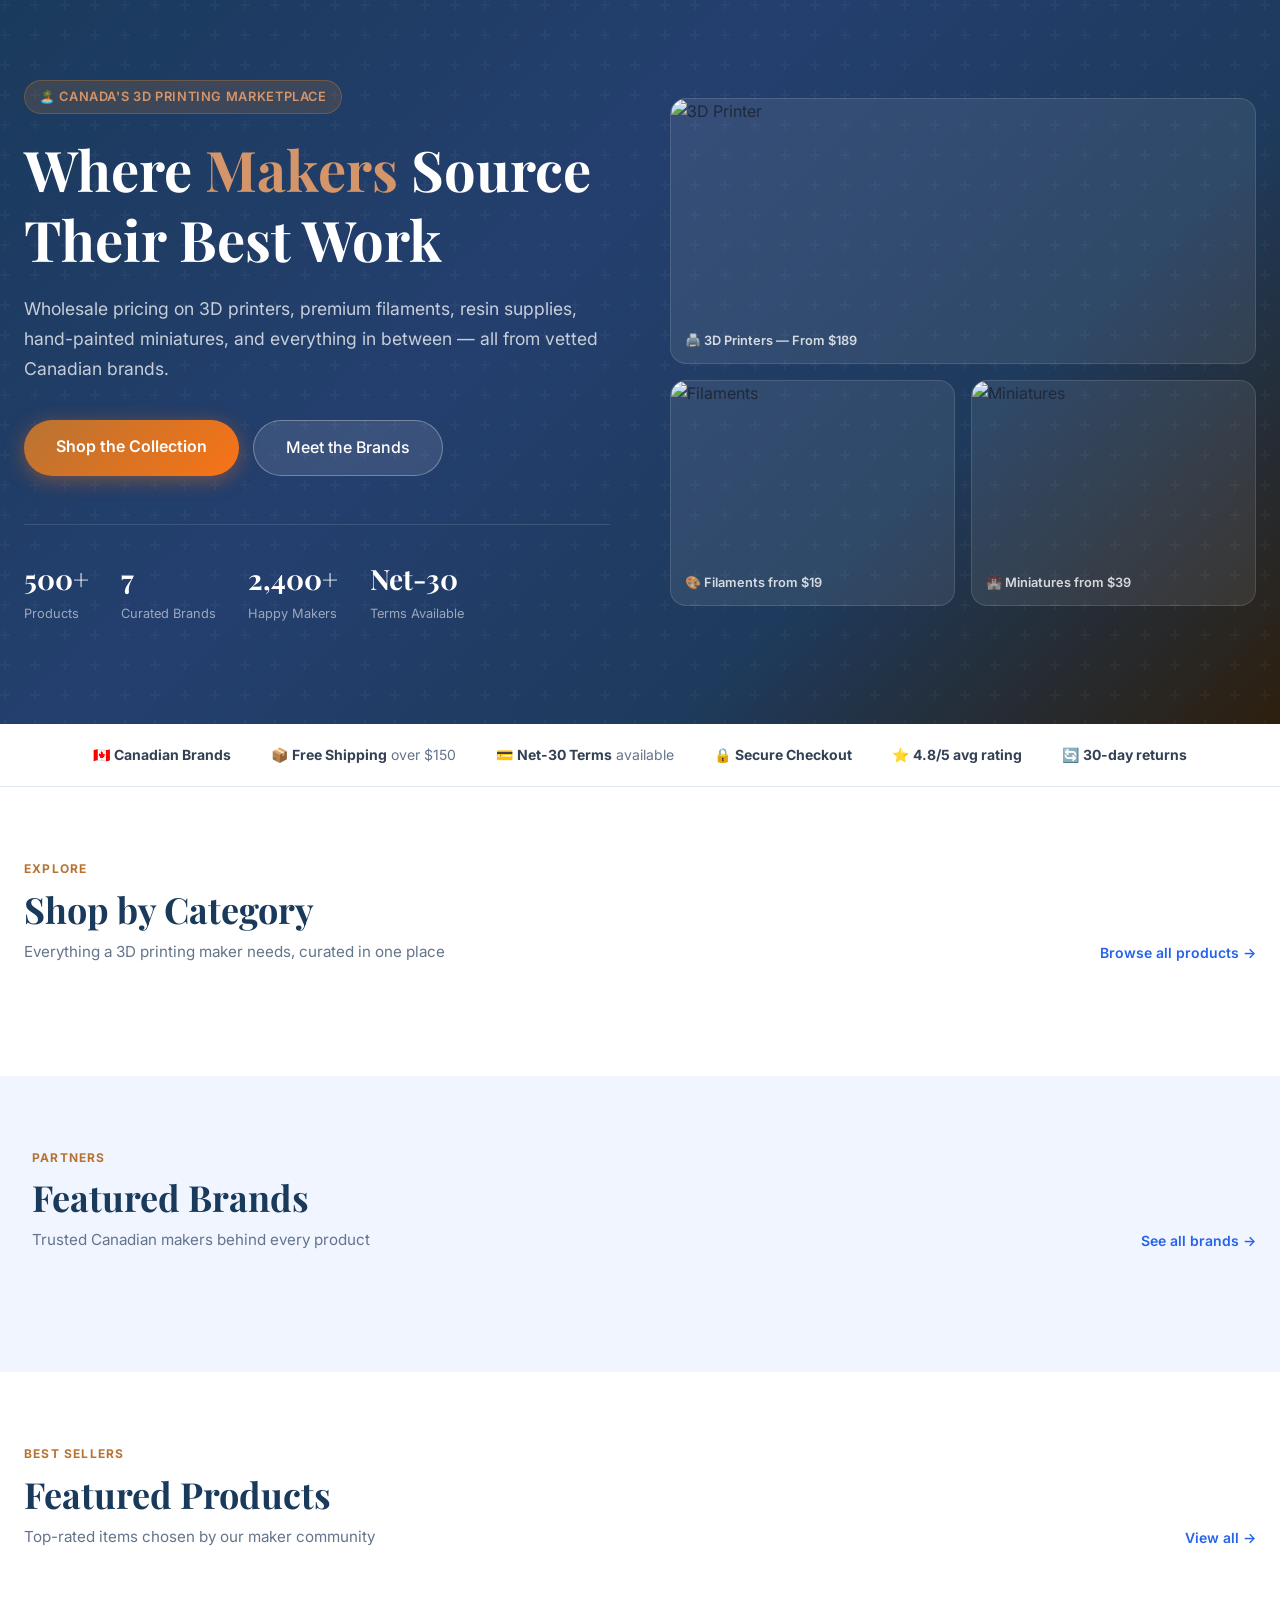
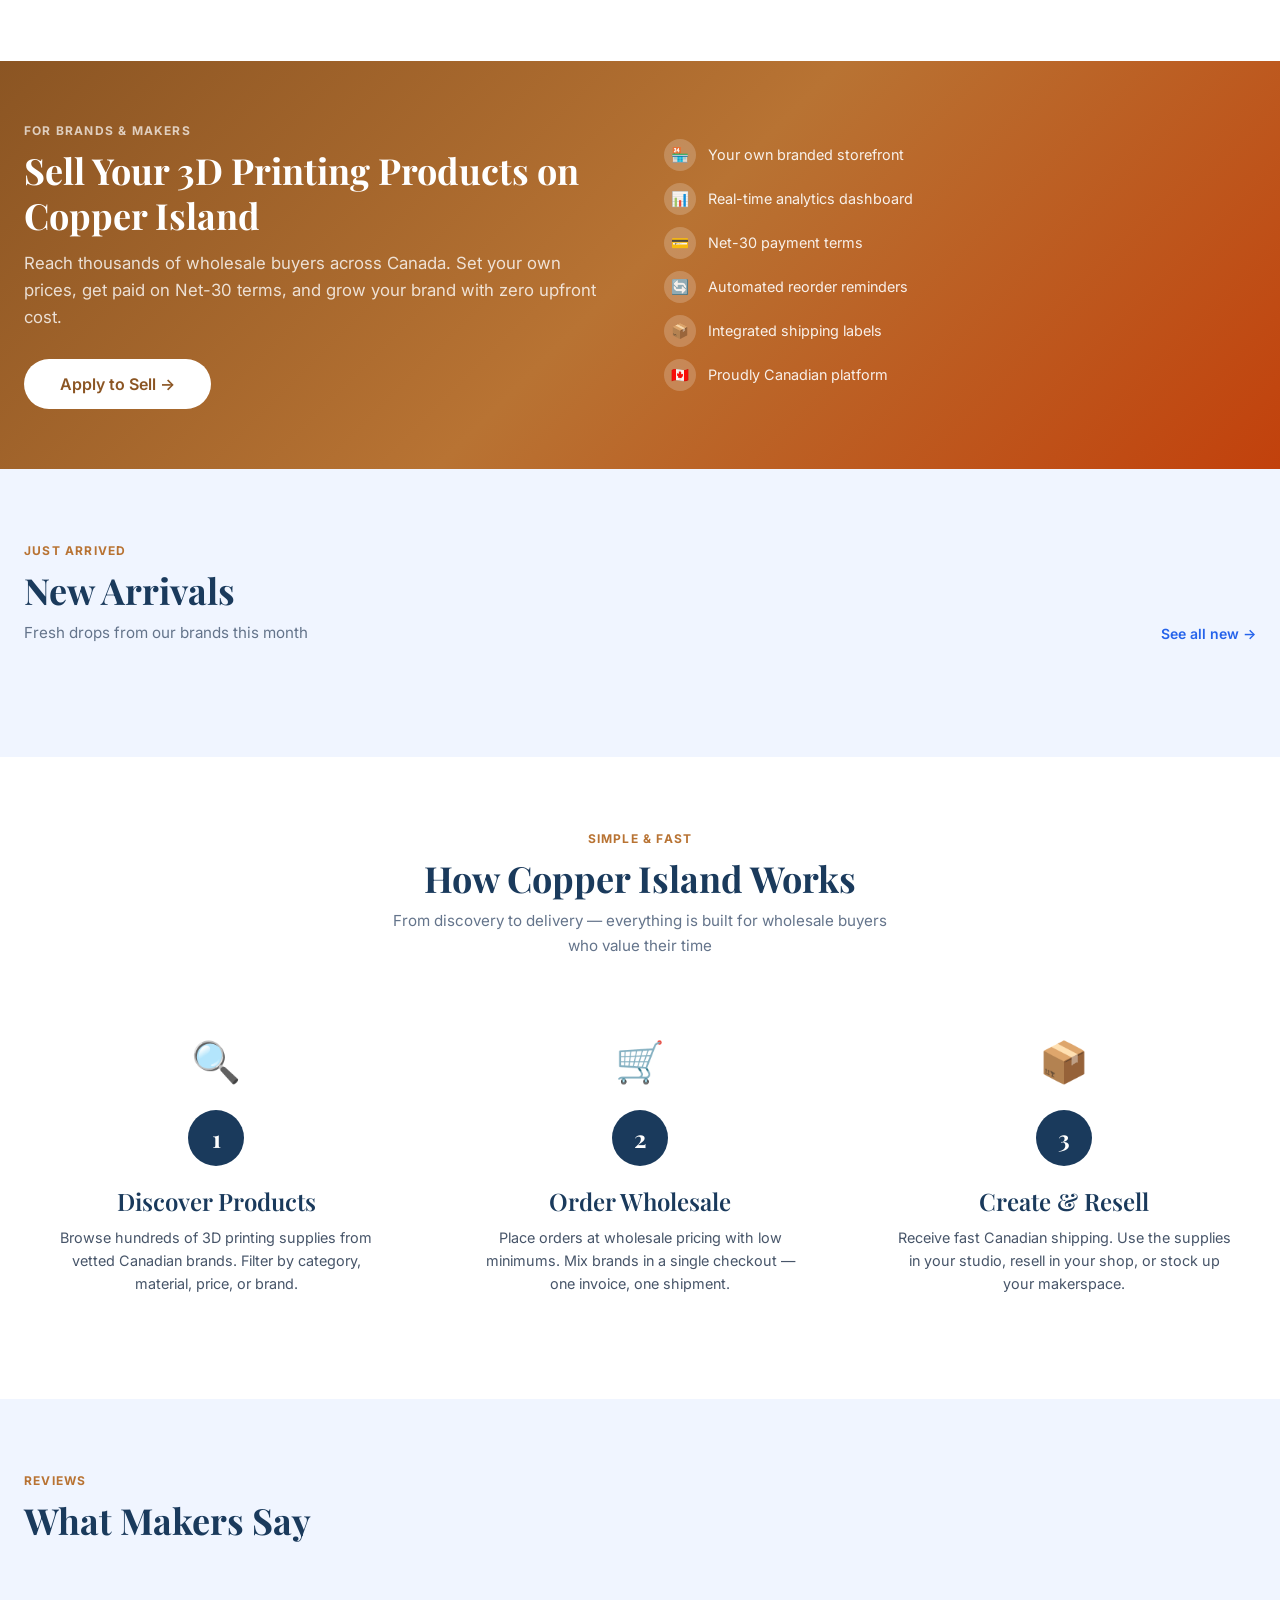
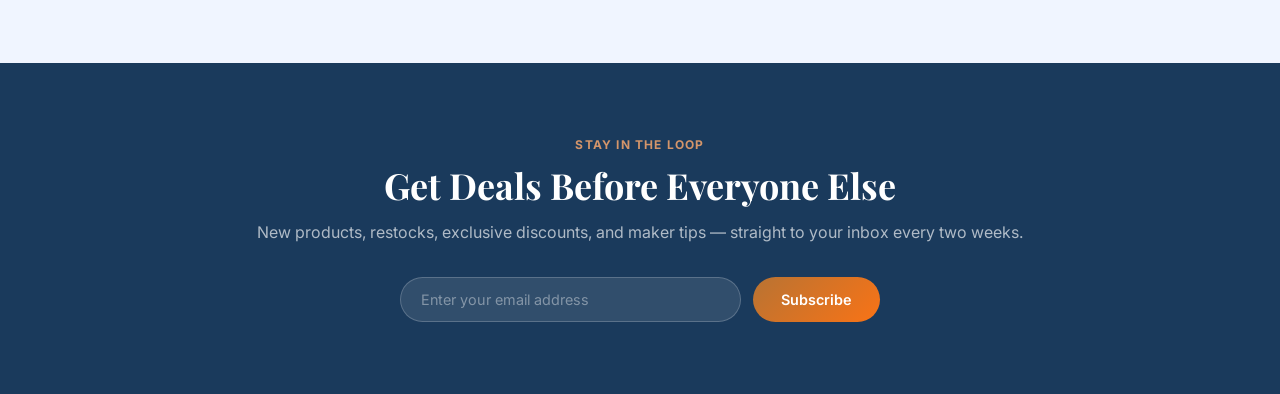
==== commit 5e199304: "Expand 3D catalog and add Amazon affiliate links" ====
--- a/index.html
+++ b/index.html
@@ -256,12 +256,18 @@
   // Populate brands scroll
   document.getElementById('brands-scroll').innerHTML = BRANDS.map(renderBrandCard).join('');
 
-  // Populate featured products
-  const featured = getFeaturedProducts().slice(0, 8);
+  // Populate featured products (prioritize newest IDs so recent catalog adds are visible)
+  const featured = getFeaturedProducts()
+    .slice()
+    .sort((a, b) => b.id - a.id)
+    .slice(0, 8);
   document.getElementById('featured-products').innerHTML = featured.map(renderProductCard).join('');
 
-  // Populate new products
-  const newProds = getNewProducts().slice(0, 4);
+  // Populate new products (show most recently added new items first)
+  const newProds = getNewProducts()
+    .slice()
+    .sort((a, b) => b.id - a.id)
+    .slice(0, 4);
   document.getElementById('new-products').innerHTML = newProds.map(renderProductCard).join('');
 
   // Testimonials
